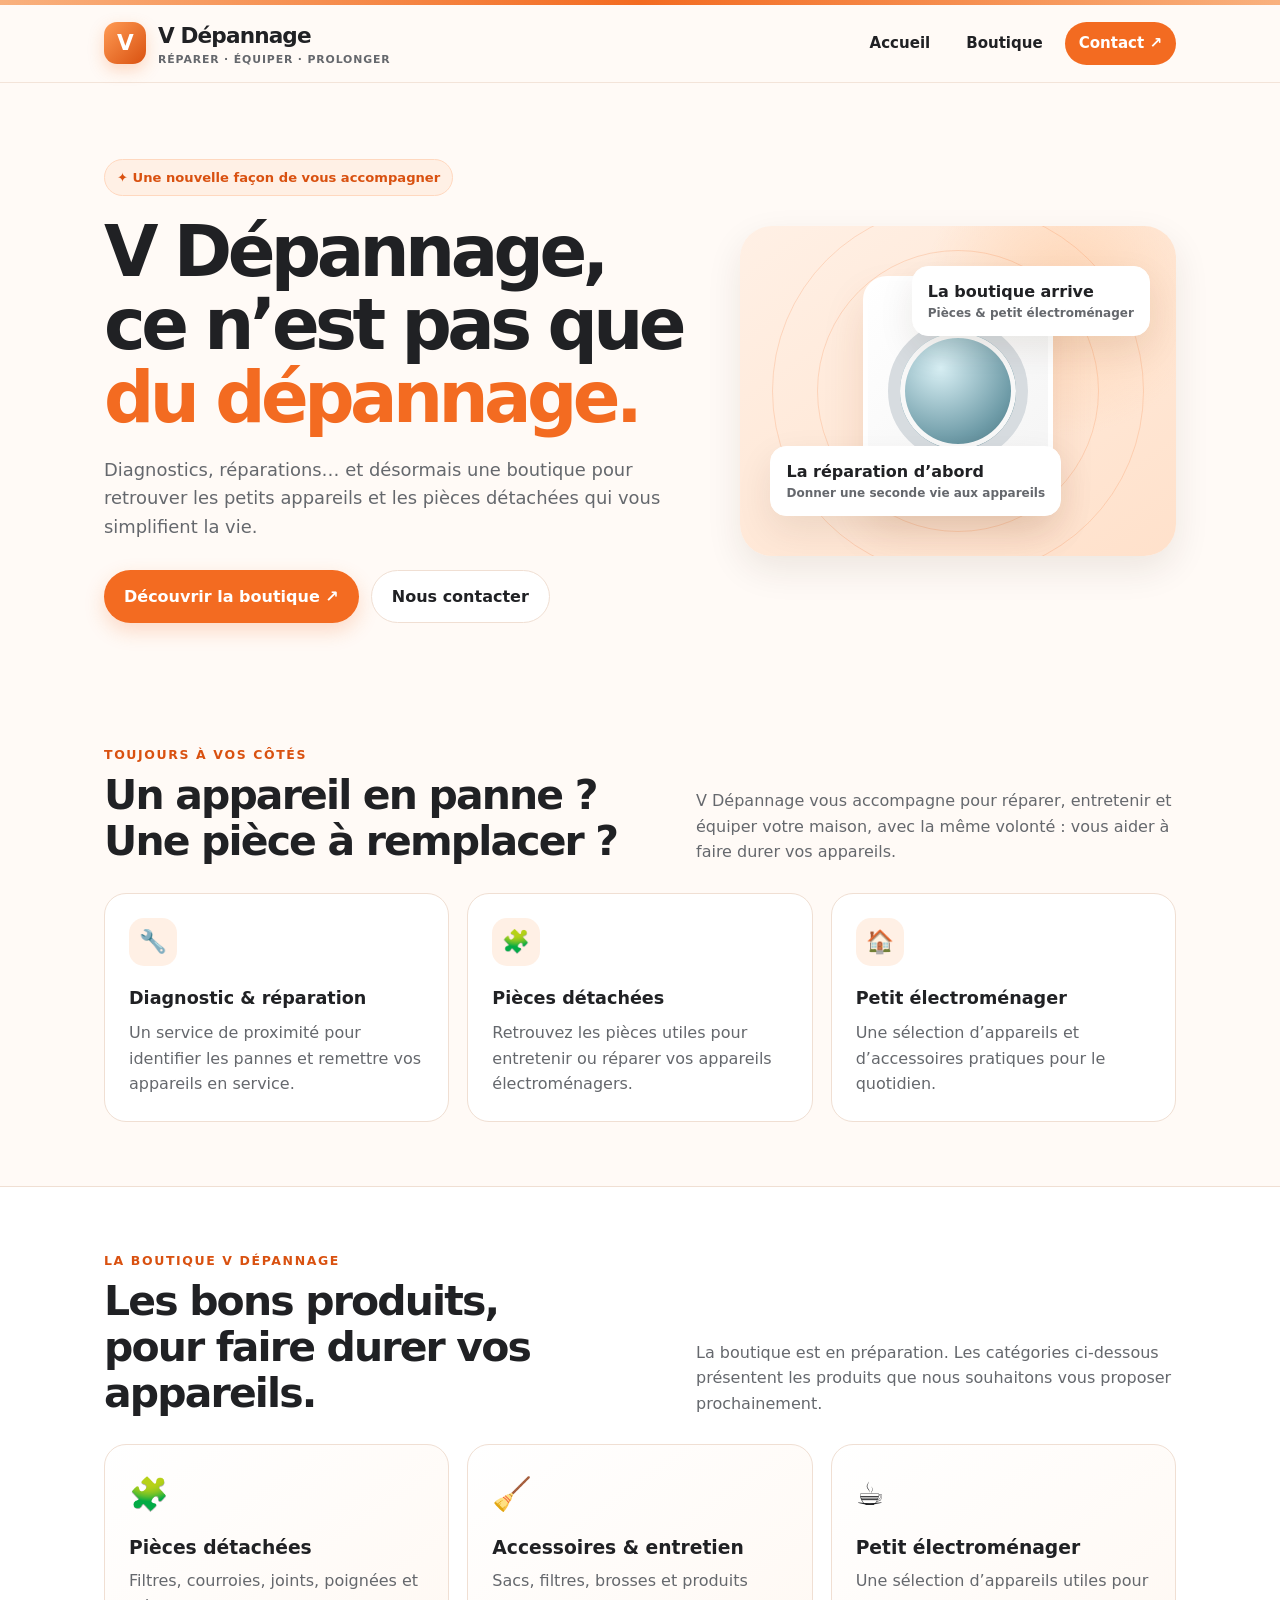
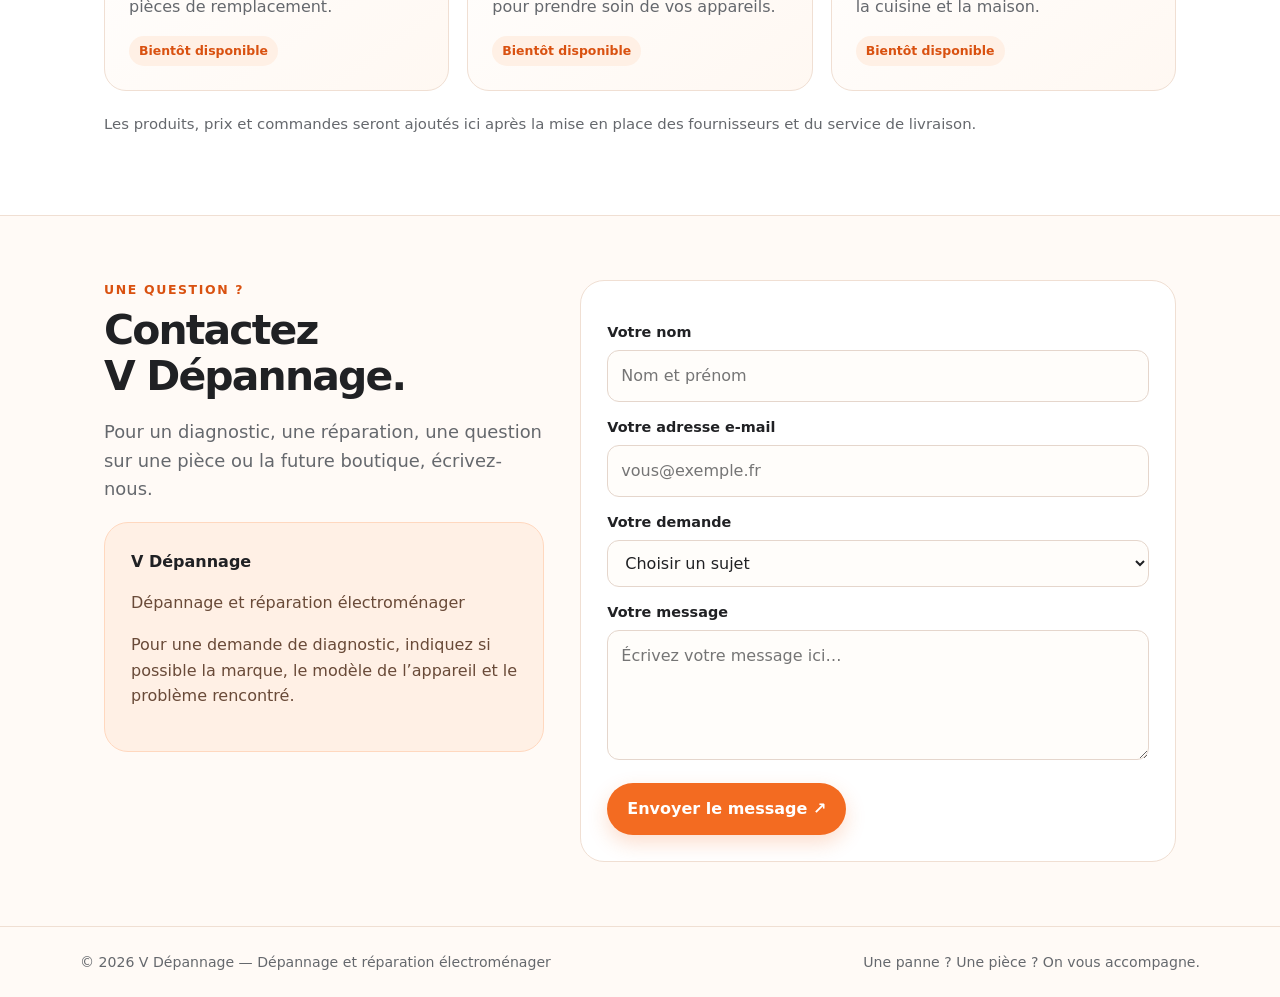
==== index.html @ 18dafd6b "Add files via upload" ====
<!doctype html>
<html lang="fr">
<head>
  <meta charset="utf-8">
  <meta name="viewport" content="width=device-width, initial-scale=1">
  <meta name="theme-color" content="#f36b21">
  <title>V Dépannage — Boutique électroménager</title>
  <meta name="description" content="V Dépannage : diagnostics, réparations et désormais une boutique de petit électroménager et de pièces détachées.">
  <style>
    :root {
      --orange: #f36b21;
      --orange-dark: #d95110;
      --ink: #202124;
      --muted: #65686d;
      --paper: #fffaf6;
      --line: #f0dfd3;
      --white: #fff;
      --shadow: 0 14px 36px rgba(50, 30, 15, .09);
    }
    * { box-sizing: border-box; }
    html { scroll-behavior: smooth; }
    body {
      margin: 0; color: var(--ink); background: var(--paper);
      font: 16px/1.6 system-ui, -apple-system, BlinkMacSystemFont, "Segoe UI", sans-serif;
    }
    a { color: inherit; }
    .topline { height: 5px; background: linear-gradient(90deg, #f9b17e, var(--orange), #f9b17e); }
    header {
      position: sticky; top: 0; z-index: 10; background: rgba(255,250,246,.94);
      backdrop-filter: blur(12px); border-bottom: 1px solid rgba(240,223,211,.8);
    }
    .navwrap { max-width: 1120px; margin: auto; padding: 14px 24px; display: flex; align-items: center; justify-content: space-between; gap: 20px; }
    .brand { display: flex; align-items: center; gap: 12px; text-decoration: none; font-weight: 850; letter-spacing: -.04em; font-size: 1.35rem; }
    .brandmark { display: grid; place-items: center; width: 42px; height: 42px; border-radius: 13px; color: white; background: linear-gradient(135deg, #ff9b54, var(--orange-dark)); box-shadow: 0 6px 16px #f36b2140; font-weight: 900; }
    .brand small { display: block; color: var(--muted); font-size: .68rem; letter-spacing: .08em; text-transform: uppercase; font-weight: 700; margin-top: -3px; }
    nav { display: flex; align-items: center; gap: 8px; }
    nav a { text-decoration: none; padding: 9px 14px; border-radius: 999px; font-weight: 700; font-size: .94rem; }
    nav a:hover, nav a:focus-visible { background: #ffeadc; outline: none; }
    nav .nav-cta { color: white; background: var(--orange); }
    nav .nav-cta:hover { background: var(--orange-dark); }
    .wrap { max-width: 1120px; margin: auto; padding: 0 24px; }
    .hero { padding: 76px 0 58px; overflow: hidden; }
    .hero-grid { display: grid; grid-template-columns: 1.15fr .85fr; align-items: center; gap: 46px; }
    .eyebrow { display: inline-flex; align-items: center; gap: 8px; color: var(--orange-dark); background: #fff0e5; border: 1px solid #ffd8bf; border-radius: 999px; padding: 7px 12px; font-size: .82rem; font-weight: 800; }
    h1 { font-size: clamp(2.55rem, 5.5vw, 4.5rem); line-height: 1.04; letter-spacing: -.065em; margin: 20px 0; max-width: 700px; }
    h1 span { color: var(--orange); }
    .lead { color: var(--muted); font-size: 1.12rem; max-width: 610px; }
    .actions { display: flex; flex-wrap: wrap; gap: 12px; margin-top: 28px; }
    .btn { display: inline-flex; justify-content: center; align-items: center; gap: 8px; text-decoration: none; border: 0; border-radius: 999px; padding: 13px 20px; font: inherit; font-weight: 800; cursor: pointer; }
    .btn-primary { background: var(--orange); color: white; box-shadow: 0 8px 20px #f36b2138; }
    .btn-primary:hover { background: var(--orange-dark); }
    .btn-light { background: white; border: 1px solid var(--line); }
    .hero-art { min-height: 330px; border-radius: 32px; background: radial-gradient(circle at 75% 20%, #ffd6b6 0, transparent 34%), linear-gradient(145deg, #fff0e5, #ffe1cb); position: relative; display: grid; place-items: center; overflow: hidden; box-shadow: var(--shadow); }
    .hero-art:before, .hero-art:after { content: ""; position: absolute; border: 1px solid #f36b2130; border-radius: 50%; width: 280px; height: 280px; }
    .hero-art:after { width: 370px; height: 370px; }
    .appliance { position: relative; z-index: 1; width: 190px; height: 230px; border-radius: 24px; background: linear-gradient(135deg, #fff, #f4f4f4); border: 5px solid #fff; box-shadow: 0 24px 40px #9d4a1c25; display: flex; align-items: center; justify-content: center; }
    .appliance:before { content: ""; width: 116px; height: 116px; border-radius: 50%; border: 12px solid #d7dce0; background: radial-gradient(circle at 35% 30%, #d9f0f5, #6f9ca8 65%, #416c78); box-shadow: inset 0 0 0 5px #f8f8f8; }
    .appliance:after { content: ""; position: absolute; top: 16px; right: 18px; width: 28px; height: 6px; border-radius: 5px; background: var(--orange); }
    .floating-note { position: absolute; z-index: 2; background: white; border: 1px solid #fff; border-radius: 16px; padding: 12px 15px; box-shadow: var(--shadow); font-weight: 800; }
    .floating-note small { display: block; color: var(--muted); font-weight: 600; font-size: .75rem; }
    .note-one { left: 7%; bottom: 12%; } .note-two { right: 6%; top: 12%; }
    section { scroll-margin-top: 90px; }
    .section { padding: 64px 0; }
    .section-head { display: flex; align-items: end; justify-content: space-between; gap: 24px; margin-bottom: 28px; }
    .kicker { color: var(--orange-dark); font-size: .78rem; letter-spacing: .13em; text-transform: uppercase; font-weight: 900; }
    h2 { font-size: clamp(1.8rem, 3.2vw, 2.7rem); line-height: 1.12; letter-spacing: -.045em; margin: 8px 0 0; }
    .section-head p { color: var(--muted); max-width: 480px; margin: 0; }
    .feature-grid { display: grid; grid-template-columns: repeat(3, 1fr); gap: 18px; }
    .feature { background: white; border: 1px solid var(--line); border-radius: 22px; padding: 24px; }
    .feature-icon { display: grid; place-items: center; width: 48px; height: 48px; border-radius: 15px; background: #fff0e5; font-size: 1.4rem; margin-bottom: 18px; }
    .feature h3 { margin: 0 0 8px; font-size: 1.1rem; }
    .feature p { color: var(--muted); margin: 0; }
    .shop { background: #fff; border-top: 1px solid var(--line); border-bottom: 1px solid var(--line); }
    .category-grid { display: grid; grid-template-columns: repeat(3, 1fr); gap: 18px; }
    .category { border: 1px solid var(--line); border-radius: 22px; padding: 24px; background: linear-gradient(145deg, #fff, #fff8f2); }
    .category .emoji { font-size: 2rem; }
    .category h3 { margin: 12px 0 6px; }
    .category p { color: var(--muted); margin: 0 0 16px; }
    .tag { display: inline-block; background: #fff0e5; color: var(--orange-dark); font-weight: 800; font-size: .78rem; border-radius: 999px; padding: 5px 10px; }
    .shop-note { margin-top: 22px; color: var(--muted); font-size: .93rem; }
    .contact-grid { display: grid; grid-template-columns: .85fr 1.15fr; gap: 36px; align-items: start; }
    .contact-card { background: #fff0e5; border: 1px solid #ffd8bf; border-radius: 24px; padding: 26px; }
    .contact-card p { color: #694a38; }
    form { background: white; border: 1px solid var(--line); border-radius: 24px; padding: 26px; }
    label { display: block; font-weight: 750; font-size: .9rem; margin: 14px 0 6px; }
    input, textarea, select { width: 100%; border: 1px solid #e5d6cc; border-radius: 12px; padding: 12px 13px; font: inherit; background: #fffdfa; color: var(--ink); }
    input:focus, textarea:focus, select:focus { outline: 2px solid #f36b2140; border-color: var(--orange); }
    textarea { min-height: 130px; resize: vertical; }
    footer { border-top: 1px solid var(--line); padding: 24px; color: var(--muted); font-size: .88rem; }
    .footer-inner { max-width: 1120px; margin: auto; display: flex; justify-content: space-between; gap: 16px; flex-wrap: wrap; }
    @media (max-width: 760px) {
      .navwrap { padding: 12px 16px; flex-wrap: wrap; }
      nav { width: 100%; justify-content: space-between; gap: 3px; }
      nav a { padding: 8px 10px; font-size: .88rem; }
      .wrap { padding: 0 17px; }
      .hero { padding: 48px 0 38px; }
      .hero-grid, .contact-grid { grid-template-columns: 1fr; gap: 28px; }
      .hero-art { min-height: 285px; }
      .section { padding: 48px 0; }
      .section-head { display: block; }
      .section-head p { margin-top: 12px; }
      .feature-grid, .category-grid { grid-template-columns: 1fr; }
      .note-one { left: 4%; } .note-two { right: 4%; }
    }
  </style>
</head>
<body>
  <div class="topline"></div>
  <header>
    <div class="navwrap">
      <a class="brand" href="#accueil" aria-label="V Dépannage, accueil">
        <span class="brandmark">V</span>
        <span>V Dépannage<small>Réparer · équiper · prolonger</small></span>
      </a>
      <nav aria-label="Navigation principale">
        <a href="#accueil">Accueil</a>
        <a href="#boutique">Boutique</a>
        <a class="nav-cta" href="#contact">Contact ↗</a>
      </nav>
    </div>
  </header>

  <main>
    <section class="hero" id="accueil">
      <div class="wrap hero-grid">
        <div>
          <span class="eyebrow">✦ Une nouvelle façon de vous accompagner</span>
          <h1>V Dépannage,<br>ce n’est pas que<br><span>du dépannage.</span></h1>
          <p class="lead">Diagnostics, réparations… et désormais une boutique pour retrouver les petits appareils et les pièces détachées qui vous simplifient la vie.</p>
          <div class="actions">
            <a class="btn btn-primary" href="#boutique">Découvrir la boutique ↗</a>
            <a class="btn btn-light" href="#contact">Nous contacter</a>
          </div>
        </div>
        <div class="hero-art" aria-label="Illustration stylisée d'un appareil électroménager">
          <div class="appliance"></div>
          <div class="floating-note note-one">La réparation d’abord<small>Donner une seconde vie aux appareils</small></div>
          <div class="floating-note note-two">La boutique arrive<small>Pièces & petit électroménager</small></div>
        </div>
      </div>
    </section>

    <section class="section" aria-labelledby="promesse">
      <div class="wrap">
        <div class="section-head">
          <div><div class="kicker">Toujours à vos côtés</div><h2 id="promesse">Un appareil en panne ?<br>Une pièce à remplacer ?</h2></div>
          <p>V Dépannage vous accompagne pour réparer, entretenir et équiper votre maison, avec la même volonté : vous aider à faire durer vos appareils.</p>
        </div>
        <div class="feature-grid">
          <article class="feature"><div class="feature-icon">🔧</div><h3>Diagnostic & réparation</h3><p>Un service de proximité pour identifier les pannes et remettre vos appareils en service.</p></article>
          <article class="feature"><div class="feature-icon">🧩</div><h3>Pièces détachées</h3><p>Retrouvez les pièces utiles pour entretenir ou réparer vos appareils électroménagers.</p></article>
          <article class="feature"><div class="feature-icon">🏠</div><h3>Petit électroménager</h3><p>Une sélection d’appareils et d’accessoires pratiques pour le quotidien.</p></article>
        </div>
      </div>
    </section>

    <section class="section shop" id="boutique">
      <div class="wrap">
        <div class="section-head">
          <div><div class="kicker">La boutique V Dépannage</div><h2>Les bons produits,<br>pour faire durer vos appareils.</h2></div>
          <p>La boutique est en préparation. Les catégories ci-dessous présentent les produits que nous souhaitons vous proposer prochainement.</p>
        </div>
        <div class="category-grid">
          <article class="category"><div class="emoji">🧩</div><h3>Pièces détachées</h3><p>Filtres, courroies, joints, poignées et pièces de remplacement.</p><span class="tag">Bientôt disponible</span></article>
          <article class="category"><div class="emoji">🧹</div><h3>Accessoires & entretien</h3><p>Sacs, filtres, brosses et produits pour prendre soin de vos appareils.</p><span class="tag">Bientôt disponible</span></article>
          <article class="category"><div class="emoji">☕</div><h3>Petit électroménager</h3><p>Une sélection d’appareils utiles pour la cuisine et la maison.</p><span class="tag">Bientôt disponible</span></article>
        </div>
        <p class="shop-note">Les produits, prix et commandes seront ajoutés ici après la mise en place des fournisseurs et du service de livraison.</p>
      </div>
    </section>

    <section class="section" id="contact">
      <div class="wrap contact-grid">
        <div>
          <div class="kicker">Une question ?</div>
          <h2>Contactez<br>V Dépannage.</h2>
          <p class="lead">Pour un diagnostic, une réparation, une question sur une pièce ou la future boutique, écrivez-nous.</p>
          <div class="contact-card">
            <strong>V Dépannage</strong>
            <p>Dépannage et réparation électroménager</p>
            <p>Pour une demande de diagnostic, indiquez si possible la marque, le modèle de l’appareil et le problème rencontré.</p>
          </div>
        </div>
        <!-- Remplacez VOTRE-EMAIL par l'adresse utilisée pour FormSubmit avant publication. -->
        <form action="https://formsubmit.co/VOTRE-EMAIL" method="POST">
          <input type="hidden" name="_subject" value="Nouveau message — Boutique V Dépannage">
          <input type="hidden" name="_captcha" value="true">
          <input type="hidden" name="_template" value="table">
          <label for="nom">Votre nom</label>
          <input id="nom" name="name" autocomplete="name" required placeholder="Nom et prénom">
          <label for="email">Votre adresse e-mail</label>
          <input id="email" name="email" type="email" autocomplete="email" required placeholder="vous@exemple.fr">
          <label for="sujet">Votre demande</label>
          <select id="sujet" name="subject" required>
            <option value="" selected disabled>Choisir un sujet</option>
            <option>Diagnostic ou réparation</option>
            <option>Question sur une pièce détachée</option>
            <option>Question sur la boutique</option>
            <option>Autre demande</option>
          </select>
          <label for="message">Votre message</label>
          <textarea id="message" name="message" required placeholder="Écrivez votre message ici…"></textarea>
          <button class="btn btn-primary" type="submit" style="margin-top:16px">Envoyer le message ↗</button>
        </form>
      </div>
    </section>
  </main>

  <footer>
    <div class="footer-inner">
      <span>© <span id="year">2026</span> V Dépannage — Dépannage et réparation électroménager</span>
      <span>Une panne ? Une pièce ? On vous accompagne.</span>
    </div>
  </footer>
</body>
</html>
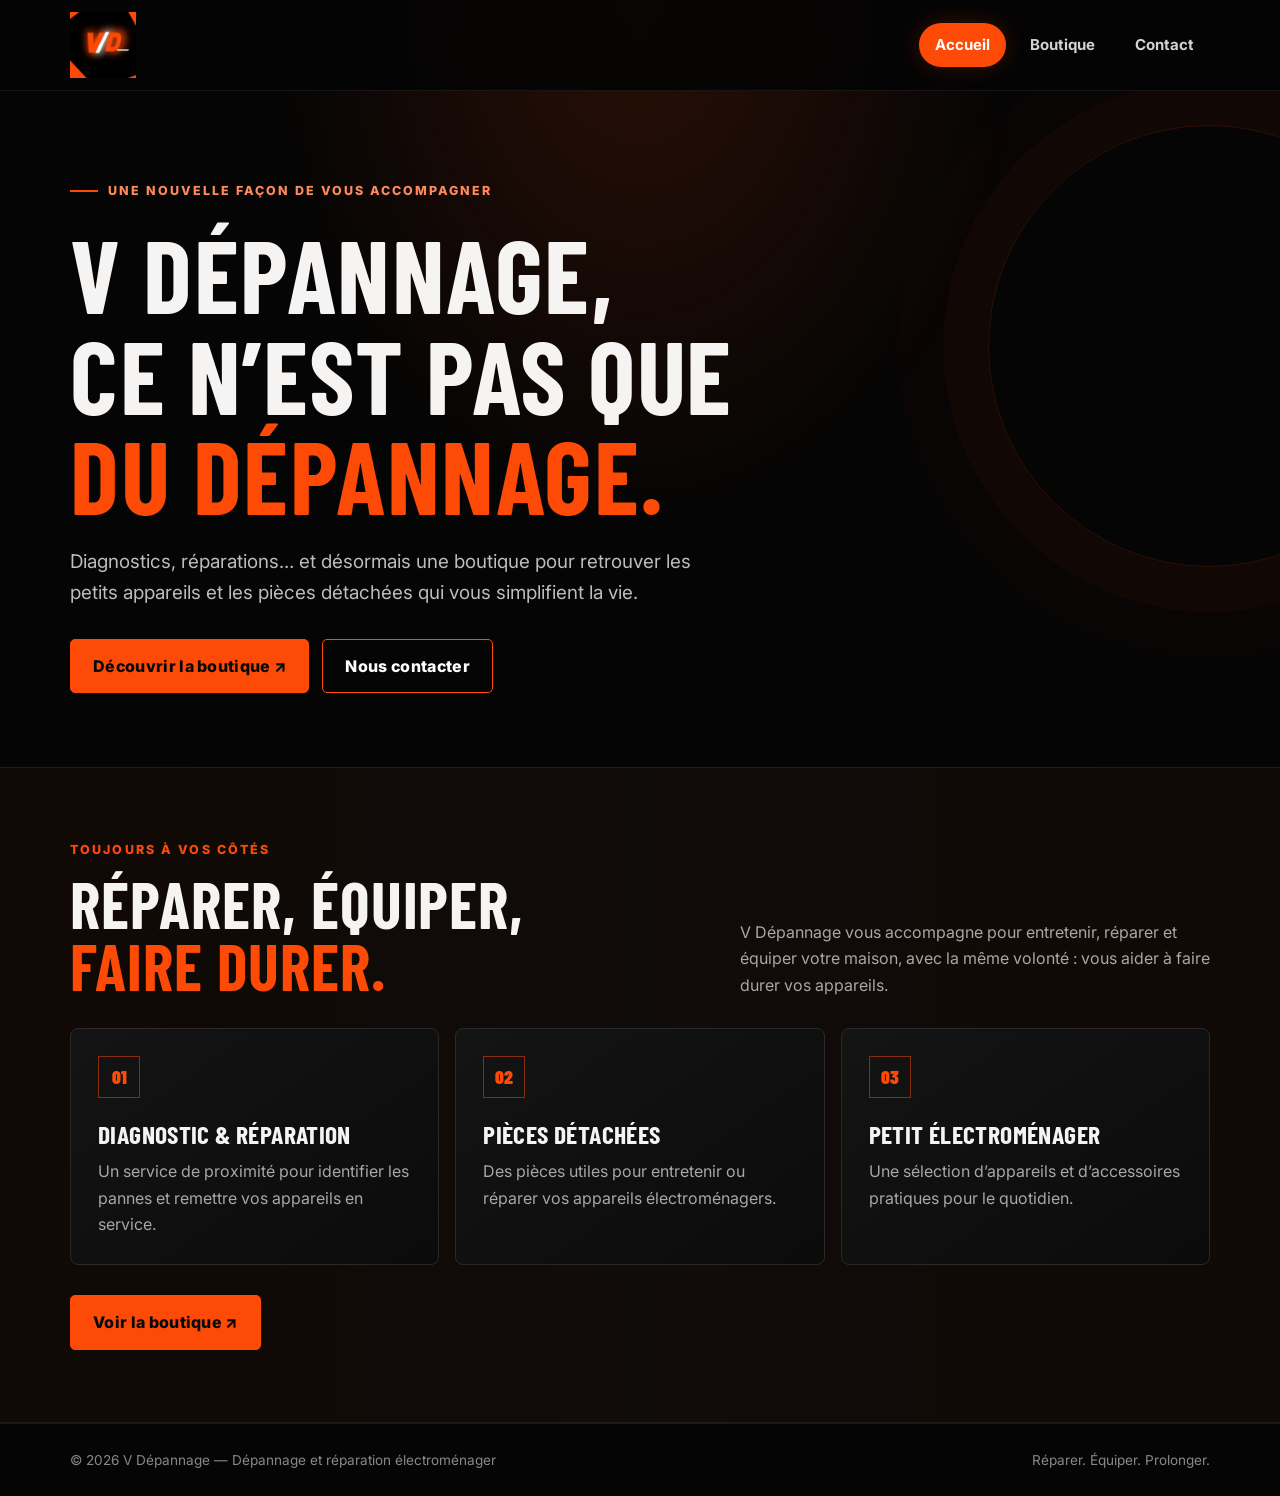
==== commit 0eaf43f5: "Add files via upload" ====
--- a/index.html
+++ b/index.html
@@ -1,216 +1,6 @@
 <!doctype html>
-<html lang="fr">
-<head>
-  <meta charset="utf-8">
-  <meta name="viewport" content="width=device-width, initial-scale=1">
-  <meta name="theme-color" content="#f36b21">
-  <title>V Dépannage — Boutique électroménager</title>
-  <meta name="description" content="V Dépannage : diagnostics, réparations et désormais une boutique de petit électroménager et de pièces détachées.">
-  <style>
-    :root {
-      --orange: #f36b21;
-      --orange-dark: #d95110;
-      --ink: #202124;
-      --muted: #65686d;
-      --paper: #fffaf6;
-      --line: #f0dfd3;
-      --white: #fff;
-      --shadow: 0 14px 36px rgba(50, 30, 15, .09);
-    }
-    * { box-sizing: border-box; }
-    html { scroll-behavior: smooth; }
-    body {
-      margin: 0; color: var(--ink); background: var(--paper);
-      font: 16px/1.6 system-ui, -apple-system, BlinkMacSystemFont, "Segoe UI", sans-serif;
-    }
-    a { color: inherit; }
-    .topline { height: 5px; background: linear-gradient(90deg, #f9b17e, var(--orange), #f9b17e); }
-    header {
-      position: sticky; top: 0; z-index: 10; background: rgba(255,250,246,.94);
-      backdrop-filter: blur(12px); border-bottom: 1px solid rgba(240,223,211,.8);
-    }
-    .navwrap { max-width: 1120px; margin: auto; padding: 14px 24px; display: flex; align-items: center; justify-content: space-between; gap: 20px; }
-    .brand { display: flex; align-items: center; gap: 12px; text-decoration: none; font-weight: 850; letter-spacing: -.04em; font-size: 1.35rem; }
-    .brandmark { display: grid; place-items: center; width: 42px; height: 42px; border-radius: 13px; color: white; background: linear-gradient(135deg, #ff9b54, var(--orange-dark)); box-shadow: 0 6px 16px #f36b2140; font-weight: 900; }
-    .brand small { display: block; color: var(--muted); font-size: .68rem; letter-spacing: .08em; text-transform: uppercase; font-weight: 700; margin-top: -3px; }
-    nav { display: flex; align-items: center; gap: 8px; }
-    nav a { text-decoration: none; padding: 9px 14px; border-radius: 999px; font-weight: 700; font-size: .94rem; }
-    nav a:hover, nav a:focus-visible { background: #ffeadc; outline: none; }
-    nav .nav-cta { color: white; background: var(--orange); }
-    nav .nav-cta:hover { background: var(--orange-dark); }
-    .wrap { max-width: 1120px; margin: auto; padding: 0 24px; }
-    .hero { padding: 76px 0 58px; overflow: hidden; }
-    .hero-grid { display: grid; grid-template-columns: 1.15fr .85fr; align-items: center; gap: 46px; }
-    .eyebrow { display: inline-flex; align-items: center; gap: 8px; color: var(--orange-dark); background: #fff0e5; border: 1px solid #ffd8bf; border-radius: 999px; padding: 7px 12px; font-size: .82rem; font-weight: 800; }
-    h1 { font-size: clamp(2.55rem, 5.5vw, 4.5rem); line-height: 1.04; letter-spacing: -.065em; margin: 20px 0; max-width: 700px; }
-    h1 span { color: var(--orange); }
-    .lead { color: var(--muted); font-size: 1.12rem; max-width: 610px; }
-    .actions { display: flex; flex-wrap: wrap; gap: 12px; margin-top: 28px; }
-    .btn { display: inline-flex; justify-content: center; align-items: center; gap: 8px; text-decoration: none; border: 0; border-radius: 999px; padding: 13px 20px; font: inherit; font-weight: 800; cursor: pointer; }
-    .btn-primary { background: var(--orange); color: white; box-shadow: 0 8px 20px #f36b2138; }
-    .btn-primary:hover { background: var(--orange-dark); }
-    .btn-light { background: white; border: 1px solid var(--line); }
-    .hero-art { min-height: 330px; border-radius: 32px; background: radial-gradient(circle at 75% 20%, #ffd6b6 0, transparent 34%), linear-gradient(145deg, #fff0e5, #ffe1cb); position: relative; display: grid; place-items: center; overflow: hidden; box-shadow: var(--shadow); }
-    .hero-art:before, .hero-art:after { content: ""; position: absolute; border: 1px solid #f36b2130; border-radius: 50%; width: 280px; height: 280px; }
-    .hero-art:after { width: 370px; height: 370px; }
-    .appliance { position: relative; z-index: 1; width: 190px; height: 230px; border-radius: 24px; background: linear-gradient(135deg, #fff, #f4f4f4); border: 5px solid #fff; box-shadow: 0 24px 40px #9d4a1c25; display: flex; align-items: center; justify-content: center; }
-    .appliance:before { content: ""; width: 116px; height: 116px; border-radius: 50%; border: 12px solid #d7dce0; background: radial-gradient(circle at 35% 30%, #d9f0f5, #6f9ca8 65%, #416c78); box-shadow: inset 0 0 0 5px #f8f8f8; }
-    .appliance:after { content: ""; position: absolute; top: 16px; right: 18px; width: 28px; height: 6px; border-radius: 5px; background: var(--orange); }
-    .floating-note { position: absolute; z-index: 2; background: white; border: 1px solid #fff; border-radius: 16px; padding: 12px 15px; box-shadow: var(--shadow); font-weight: 800; }
-    .floating-note small { display: block; color: var(--muted); font-weight: 600; font-size: .75rem; }
-    .note-one { left: 7%; bottom: 12%; } .note-two { right: 6%; top: 12%; }
-    section { scroll-margin-top: 90px; }
-    .section { padding: 64px 0; }
-    .section-head { display: flex; align-items: end; justify-content: space-between; gap: 24px; margin-bottom: 28px; }
-    .kicker { color: var(--orange-dark); font-size: .78rem; letter-spacing: .13em; text-transform: uppercase; font-weight: 900; }
-    h2 { font-size: clamp(1.8rem, 3.2vw, 2.7rem); line-height: 1.12; letter-spacing: -.045em; margin: 8px 0 0; }
-    .section-head p { color: var(--muted); max-width: 480px; margin: 0; }
-    .feature-grid { display: grid; grid-template-columns: repeat(3, 1fr); gap: 18px; }
-    .feature { background: white; border: 1px solid var(--line); border-radius: 22px; padding: 24px; }
-    .feature-icon { display: grid; place-items: center; width: 48px; height: 48px; border-radius: 15px; background: #fff0e5; font-size: 1.4rem; margin-bottom: 18px; }
-    .feature h3 { margin: 0 0 8px; font-size: 1.1rem; }
-    .feature p { color: var(--muted); margin: 0; }
-    .shop { background: #fff; border-top: 1px solid var(--line); border-bottom: 1px solid var(--line); }
-    .category-grid { display: grid; grid-template-columns: repeat(3, 1fr); gap: 18px; }
-    .category { border: 1px solid var(--line); border-radius: 22px; padding: 24px; background: linear-gradient(145deg, #fff, #fff8f2); }
-    .category .emoji { font-size: 2rem; }
-    .category h3 { margin: 12px 0 6px; }
-    .category p { color: var(--muted); margin: 0 0 16px; }
-    .tag { display: inline-block; background: #fff0e5; color: var(--orange-dark); font-weight: 800; font-size: .78rem; border-radius: 999px; padding: 5px 10px; }
-    .shop-note { margin-top: 22px; color: var(--muted); font-size: .93rem; }
-    .contact-grid { display: grid; grid-template-columns: .85fr 1.15fr; gap: 36px; align-items: start; }
-    .contact-card { background: #fff0e5; border: 1px solid #ffd8bf; border-radius: 24px; padding: 26px; }
-    .contact-card p { color: #694a38; }
-    form { background: white; border: 1px solid var(--line); border-radius: 24px; padding: 26px; }
-    label { display: block; font-weight: 750; font-size: .9rem; margin: 14px 0 6px; }
-    input, textarea, select { width: 100%; border: 1px solid #e5d6cc; border-radius: 12px; padding: 12px 13px; font: inherit; background: #fffdfa; color: var(--ink); }
-    input:focus, textarea:focus, select:focus { outline: 2px solid #f36b2140; border-color: var(--orange); }
-    textarea { min-height: 130px; resize: vertical; }
-    footer { border-top: 1px solid var(--line); padding: 24px; color: var(--muted); font-size: .88rem; }
-    .footer-inner { max-width: 1120px; margin: auto; display: flex; justify-content: space-between; gap: 16px; flex-wrap: wrap; }
-    @media (max-width: 760px) {
-      .navwrap { padding: 12px 16px; flex-wrap: wrap; }
-      nav { width: 100%; justify-content: space-between; gap: 3px; }
-      nav a { padding: 8px 10px; font-size: .88rem; }
-      .wrap { padding: 0 17px; }
-      .hero { padding: 48px 0 38px; }
-      .hero-grid, .contact-grid { grid-template-columns: 1fr; gap: 28px; }
-      .hero-art { min-height: 285px; }
-      .section { padding: 48px 0; }
-      .section-head { display: block; }
-      .section-head p { margin-top: 12px; }
-      .feature-grid, .category-grid { grid-template-columns: 1fr; }
-      .note-one { left: 4%; } .note-two { right: 4%; }
-    }
-  </style>
-</head>
-<body>
-  <div class="topline"></div>
-  <header>
-    <div class="navwrap">
-      <a class="brand" href="#accueil" aria-label="V Dépannage, accueil">
-        <span class="brandmark">V</span>
-        <span>V Dépannage<small>Réparer · équiper · prolonger</small></span>
-      </a>
-      <nav aria-label="Navigation principale">
-        <a href="#accueil">Accueil</a>
-        <a href="#boutique">Boutique</a>
-        <a class="nav-cta" href="#contact">Contact ↗</a>
-      </nav>
-    </div>
-  </header>
-
-  <main>
-    <section class="hero" id="accueil">
-      <div class="wrap hero-grid">
-        <div>
-          <span class="eyebrow">✦ Une nouvelle façon de vous accompagner</span>
-          <h1>V Dépannage,<br>ce n’est pas que<br><span>du dépannage.</span></h1>
-          <p class="lead">Diagnostics, réparations… et désormais une boutique pour retrouver les petits appareils et les pièces détachées qui vous simplifient la vie.</p>
-          <div class="actions">
-            <a class="btn btn-primary" href="#boutique">Découvrir la boutique ↗</a>
-            <a class="btn btn-light" href="#contact">Nous contacter</a>
-          </div>
-        </div>
-        <div class="hero-art" aria-label="Illustration stylisée d'un appareil électroménager">
-          <div class="appliance"></div>
-          <div class="floating-note note-one">La réparation d’abord<small>Donner une seconde vie aux appareils</small></div>
-          <div class="floating-note note-two">La boutique arrive<small>Pièces & petit électroménager</small></div>
-        </div>
-      </div>
-    </section>
-
-    <section class="section" aria-labelledby="promesse">
-      <div class="wrap">
-        <div class="section-head">
-          <div><div class="kicker">Toujours à vos côtés</div><h2 id="promesse">Un appareil en panne ?<br>Une pièce à remplacer ?</h2></div>
-          <p>V Dépannage vous accompagne pour réparer, entretenir et équiper votre maison, avec la même volonté : vous aider à faire durer vos appareils.</p>
-        </div>
-        <div class="feature-grid">
-          <article class="feature"><div class="feature-icon">🔧</div><h3>Diagnostic & réparation</h3><p>Un service de proximité pour identifier les pannes et remettre vos appareils en service.</p></article>
-          <article class="feature"><div class="feature-icon">🧩</div><h3>Pièces détachées</h3><p>Retrouvez les pièces utiles pour entretenir ou réparer vos appareils électroménagers.</p></article>
-          <article class="feature"><div class="feature-icon">🏠</div><h3>Petit électroménager</h3><p>Une sélection d’appareils et d’accessoires pratiques pour le quotidien.</p></article>
-        </div>
-      </div>
-    </section>
-
-    <section class="section shop" id="boutique">
-      <div class="wrap">
-        <div class="section-head">
-          <div><div class="kicker">La boutique V Dépannage</div><h2>Les bons produits,<br>pour faire durer vos appareils.</h2></div>
-          <p>La boutique est en préparation. Les catégories ci-dessous présentent les produits que nous souhaitons vous proposer prochainement.</p>
-        </div>
-        <div class="category-grid">
-          <article class="category"><div class="emoji">🧩</div><h3>Pièces détachées</h3><p>Filtres, courroies, joints, poignées et pièces de remplacement.</p><span class="tag">Bientôt disponible</span></article>
-          <article class="category"><div class="emoji">🧹</div><h3>Accessoires & entretien</h3><p>Sacs, filtres, brosses et produits pour prendre soin de vos appareils.</p><span class="tag">Bientôt disponible</span></article>
-          <article class="category"><div class="emoji">☕</div><h3>Petit électroménager</h3><p>Une sélection d’appareils utiles pour la cuisine et la maison.</p><span class="tag">Bientôt disponible</span></article>
-        </div>
-        <p class="shop-note">Les produits, prix et commandes seront ajoutés ici après la mise en place des fournisseurs et du service de livraison.</p>
-      </div>
-    </section>
-
-    <section class="section" id="contact">
-      <div class="wrap contact-grid">
-        <div>
-          <div class="kicker">Une question ?</div>
-          <h2>Contactez<br>V Dépannage.</h2>
-          <p class="lead">Pour un diagnostic, une réparation, une question sur une pièce ou la future boutique, écrivez-nous.</p>
-          <div class="contact-card">
-            <strong>V Dépannage</strong>
-            <p>Dépannage et réparation électroménager</p>
-            <p>Pour une demande de diagnostic, indiquez si possible la marque, le modèle de l’appareil et le problème rencontré.</p>
-          </div>
-        </div>
-        <!-- Remplacez VOTRE-EMAIL par l'adresse utilisée pour FormSubmit avant publication. -->
-        <form action="https://formsubmit.co/VOTRE-EMAIL" method="POST">
-          <input type="hidden" name="_subject" value="Nouveau message — Boutique V Dépannage">
-          <input type="hidden" name="_captcha" value="true">
-          <input type="hidden" name="_template" value="table">
-          <label for="nom">Votre nom</label>
-          <input id="nom" name="name" autocomplete="name" required placeholder="Nom et prénom">
-          <label for="email">Votre adresse e-mail</label>
-          <input id="email" name="email" type="email" autocomplete="email" required placeholder="vous@exemple.fr">
-          <label for="sujet">Votre demande</label>
-          <select id="sujet" name="subject" required>
-            <option value="" selected disabled>Choisir un sujet</option>
-            <option>Diagnostic ou réparation</option>
-            <option>Question sur une pièce détachée</option>
-            <option>Question sur la boutique</option>
-            <option>Autre demande</option>
-          </select>
-          <label for="message">Votre message</label>
-          <textarea id="message" name="message" required placeholder="Écrivez votre message ici…"></textarea>
-          <button class="btn btn-primary" type="submit" style="margin-top:16px">Envoyer le message ↗</button>
-        </form>
-      </div>
-    </section>
-  </main>
-
-  <footer>
-    <div class="footer-inner">
-      <span>© <span id="year">2026</span> V Dépannage — Dépannage et réparation électroménager</span>
-      <span>Une panne ? Une pièce ? On vous accompagne.</span>
-    </div>
-  </footer>
-</body>
-</html>
+<html lang="fr"><head><meta charset="utf-8"><meta name="viewport" content="width=device-width, initial-scale=1">
+<title>Accueil | V Dépannage</title><meta name="description" content="V Dépannage : diagnostics, réparations et boutique de petit électroménager et pièces détachées."><link rel="stylesheet" href="styles.css"></head>
+<body><header><div class="shell header-inner"><a class="brand" href="index.html" aria-label="V Dépannage, accueil"><img src="images/logo-v-depannage.jpg" alt="Logo V Dépannage"></a><nav aria-label="Navigation principale"><a class="active" href="index.html">Accueil</a><a class="" href="boutique.html">Boutique</a><a class="" href="contact.html">Contact</a></nav></div></header>
+<main><section class="hero"><div class="shell reveal"><div class="eyebrow">Une nouvelle façon de vous accompagner</div><h1>V Dépannage,<br>ce n’est pas que<br><span>du dépannage.</span></h1><p class="lead">Diagnostics, réparations… et désormais une boutique pour retrouver les petits appareils et les pièces détachées qui vous simplifient la vie.</p><div class="actions"><a class="btn primary" href="boutique.html">Découvrir la boutique ↗</a><a class="btn secondary" href="contact.html">Nous contacter</a></div></div></section>
+<section class="section band"><div class="shell"><div class="section-head"><div><div class="kicker">Toujours à vos côtés</div><h2>Réparer, équiper,<br><span class="accent">faire durer.</span></h2></div><p>V Dépannage vous accompagne pour entretenir, réparer et équiper votre maison, avec la même volonté : vous aider à faire durer vos appareils.</p></div><div class="cards"><article class="card reveal"><div class="card-mark">01</div><h3>Diagnostic & réparation</h3><p>Un service de proximité pour identifier les pannes et remettre vos appareils en service.</p></article><article class="card reveal delay"><div class="card-mark">02</div><h3>Pièces détachées</h3><p>Des pièces utiles pour entretenir ou réparer vos appareils électroménagers.</p></article><article class="card reveal delay2"><div class="card-mark">03</div><h3>Petit électroménager</h3><p>Une sélection d’appareils et d’accessoires pratiques pour le quotidien.</p></article></div><div class="actions"><a class="btn primary" href="boutique.html">Voir la boutique ↗</a></div></div></section></main><footer><div class="shell footer-inner"><span>© 2026 V Dépannage — Dépannage et réparation électroménager</span><span>Réparer. Équiper. Prolonger.</span></div></footer></body></html>
--- a/styles.css
+++ b/styles.css
@@ -0,0 +1,46 @@
+@import url('https://fonts.googleapis.com/css2?family=Barlow+Condensed:wght@600;700;800;900&family=Inter:wght@400;500;600;700;800&display=swap');
+:root{--orange:#fd4a07;--orange2:#ff6a20;--black:#050505;--panel:#101010;--line:#292929;--text:#f6f4f2;--muted:#aaa6a3}
+*{box-sizing:border-box}html{scroll-behavior:smooth}body{margin:0;background:var(--black);color:var(--text);font:16px/1.65 Inter,Arial,sans-serif}
+body:before{content:"";position:fixed;inset:0;pointer-events:none;z-index:-1;background:radial-gradient(ellipse at 50% 0%,#2b1007 0,transparent 42%)}
+a{color:inherit;text-decoration:none}.shell{width:min(1140px,calc(100% - 40px));margin:auto}
+header{position:sticky;top:0;z-index:20;background:rgba(5,5,5,.9);backdrop-filter:blur(14px);border-bottom:1px solid #ffffff12}
+.header-inner{display:flex;align-items:center;justify-content:space-between;gap:24px;padding:12px 0}
+.brand{display:block;width:190px;flex-shrink:0}.brand img{display:block;width:100%;height:66px;object-fit:contain;object-position:left center}
+nav{display:flex;align-items:center;gap:8px}nav a{padding:10px 16px;border-radius:999px;color:#d6d1ce;font-size:.94rem;font-weight:700;transition:color .2s,background .2s,transform .2s}
+nav a:hover{color:#fff;background:#ffffff0c;transform:translateY(-2px)}nav a.active{color:#fff;background:var(--orange);box-shadow:0 0 22px #fd4a0733}
+.hero{padding:82px 0 74px;min-height:550px;display:grid;align-items:center;position:relative;overflow:hidden}
+.hero:after{content:"";position:absolute;width:440px;height:440px;border:1px solid #fd4a072b;border-radius:50%;right:-150px;top:5%;box-shadow:0 0 0 45px #fd4a0708,0 0 0 90px #fd4a0705;animation:orbit 18s linear infinite}
+.eyebrow{display:inline-flex;align-items:center;gap:10px;color:#ff8a5d;font-size:.78rem;font-weight:800;letter-spacing:.16em;text-transform:uppercase}
+.eyebrow:before{content:"";width:28px;height:2px;background:var(--orange)}
+h1,h2,h3{font-family:"Barlow Condensed",Impact,sans-serif;text-transform:uppercase;line-height:.98;letter-spacing:.015em}
+h1{font-size:clamp(3.4rem,8vw,6.8rem);max-width:820px;margin:22px 0}
+h1 span,.accent{color:var(--orange)}
+.lead{max-width:660px;color:#c1bcba;font-size:clamp(1rem,1.8vw,1.18rem)}
+.actions{display:flex;gap:13px;flex-wrap:wrap;margin-top:30px}
+.btn{display:inline-flex;align-items:center;justify-content:center;padding:13px 22px;border-radius:5px;font-weight:800;letter-spacing:.02em;border:1px solid var(--orange);transition:transform .2s,box-shadow .2s,background .2s}
+.btn.primary{background:var(--orange);color:#080808}.btn.secondary{background:transparent;color:#fff}.btn:hover{transform:translateY(-3px);box-shadow:0 8px 26px #fd4a0738}.btn.secondary:hover{background:#fd4a0717}
+.section{padding:72px 0}.section-head{display:flex;align-items:end;justify-content:space-between;gap:28px;margin-bottom:30px}
+.kicker{color:var(--orange);font-size:.78rem;font-weight:800;letter-spacing:.17em;text-transform:uppercase}
+h2{font-size:clamp(2.3rem,5vw,4rem);margin:12px 0 0}h3{font-size:1.6rem;margin:0 0 12px}
+.section-head p{max-width:470px;color:var(--muted);margin:0}
+.cards{display:grid;grid-template-columns:repeat(3,1fr);gap:16px}
+.card{background:linear-gradient(145deg,#141414,#0b0b0b);border:1px solid var(--line);padding:27px;border-radius:8px;transition:transform .25s,border-color .25s}
+.card:hover{transform:translateY(-5px);border-color:#fd4a0780}
+.card-mark{height:42px;width:42px;border:1px solid #fd4a0780;color:var(--orange);display:grid;place-items:center;font-family:"Barlow Condensed",sans-serif;font-weight:900;font-size:1.2rem;margin-bottom:23px}
+.card p{margin:0;color:var(--muted)}
+.band{border-top:1px solid #ffffff12;border-bottom:1px solid #ffffff12;background:linear-gradient(90deg,#100905,#100c0a 50%,#100905)}
+.page-intro{padding:68px 0 36px}.page-intro h1{font-size:clamp(3rem,7vw,5.6rem);margin:18px 0}.page-intro p{max-width:680px;color:var(--muted);font-size:1.08rem}
+.product-card{min-height:235px;display:flex;flex-direction:column;align-items:flex-start}.product-card .card-mark{font-size:1rem}.pill{margin-top:auto;display:inline-block;color:#ff9a72;border:1px solid #fd4a0750;padding:5px 10px;font-size:.75rem;font-weight:800;text-transform:uppercase;letter-spacing:.08em}
+.notice{border-left:3px solid var(--orange);background:#12100f;padding:16px 20px;color:#c7c0bc;margin-top:24px}
+.contact-grid{display:grid;grid-template-columns:.8fr 1.2fr;gap:30px;align-items:start}
+.contact-panel{background:#120c09;border:1px solid #4a2113;padding:26px;border-radius:8px}.contact-panel p{color:var(--muted)}
+form{background:#101010;border:1px solid var(--line);padding:28px;border-radius:8px}
+label{display:block;font-size:.86rem;font-weight:700;margin:15px 0 7px}
+input,textarea,select{width:100%;background:#080808;color:#f5f2ef;border:1px solid #36302c;border-radius:4px;padding:13px;font:inherit}
+input:focus,textarea:focus,select:focus{outline:1px solid var(--orange);border-color:var(--orange)}textarea{min-height:145px;resize:vertical}
+footer{border-top:1px solid #ffffff14;padding:25px 0;color:#888;font-size:.85rem}.footer-inner{display:flex;justify-content:space-between;gap:16px;flex-wrap:wrap}
+.reveal{animation:rise .75s both}.delay{animation-delay:.14s}.delay2{animation-delay:.28s}
+@keyframes rise{from{opacity:0;transform:translateY(18px)}to{opacity:1;transform:translateY(0)}}
+@keyframes orbit{to{transform:rotate(360deg)}}
+@media(max-width:760px){.shell{width:min(100% - 30px,1140px)}.header-inner{flex-wrap:wrap;gap:5px}.brand{width:150px}.brand img{height:52px}nav{width:100%;justify-content:space-between;gap:3px}nav a{padding:9px 13px;font-size:.9rem}.hero{padding:58px 0;min-height:0}.hero:after{right:-270px;top:25%}.section{padding:52px 0}.section-head{display:block}.section-head p{margin-top:16px}.cards,.contact-grid{grid-template-columns:1fr}.page-intro{padding:48px 0 24px}form{padding:20px}}
+@media(prefers-reduced-motion:reduce){*,*:before,*:after{animation-duration:.01ms!important;animation-iteration-count:1!important;scroll-behavior:auto!important;transition:none!important}}
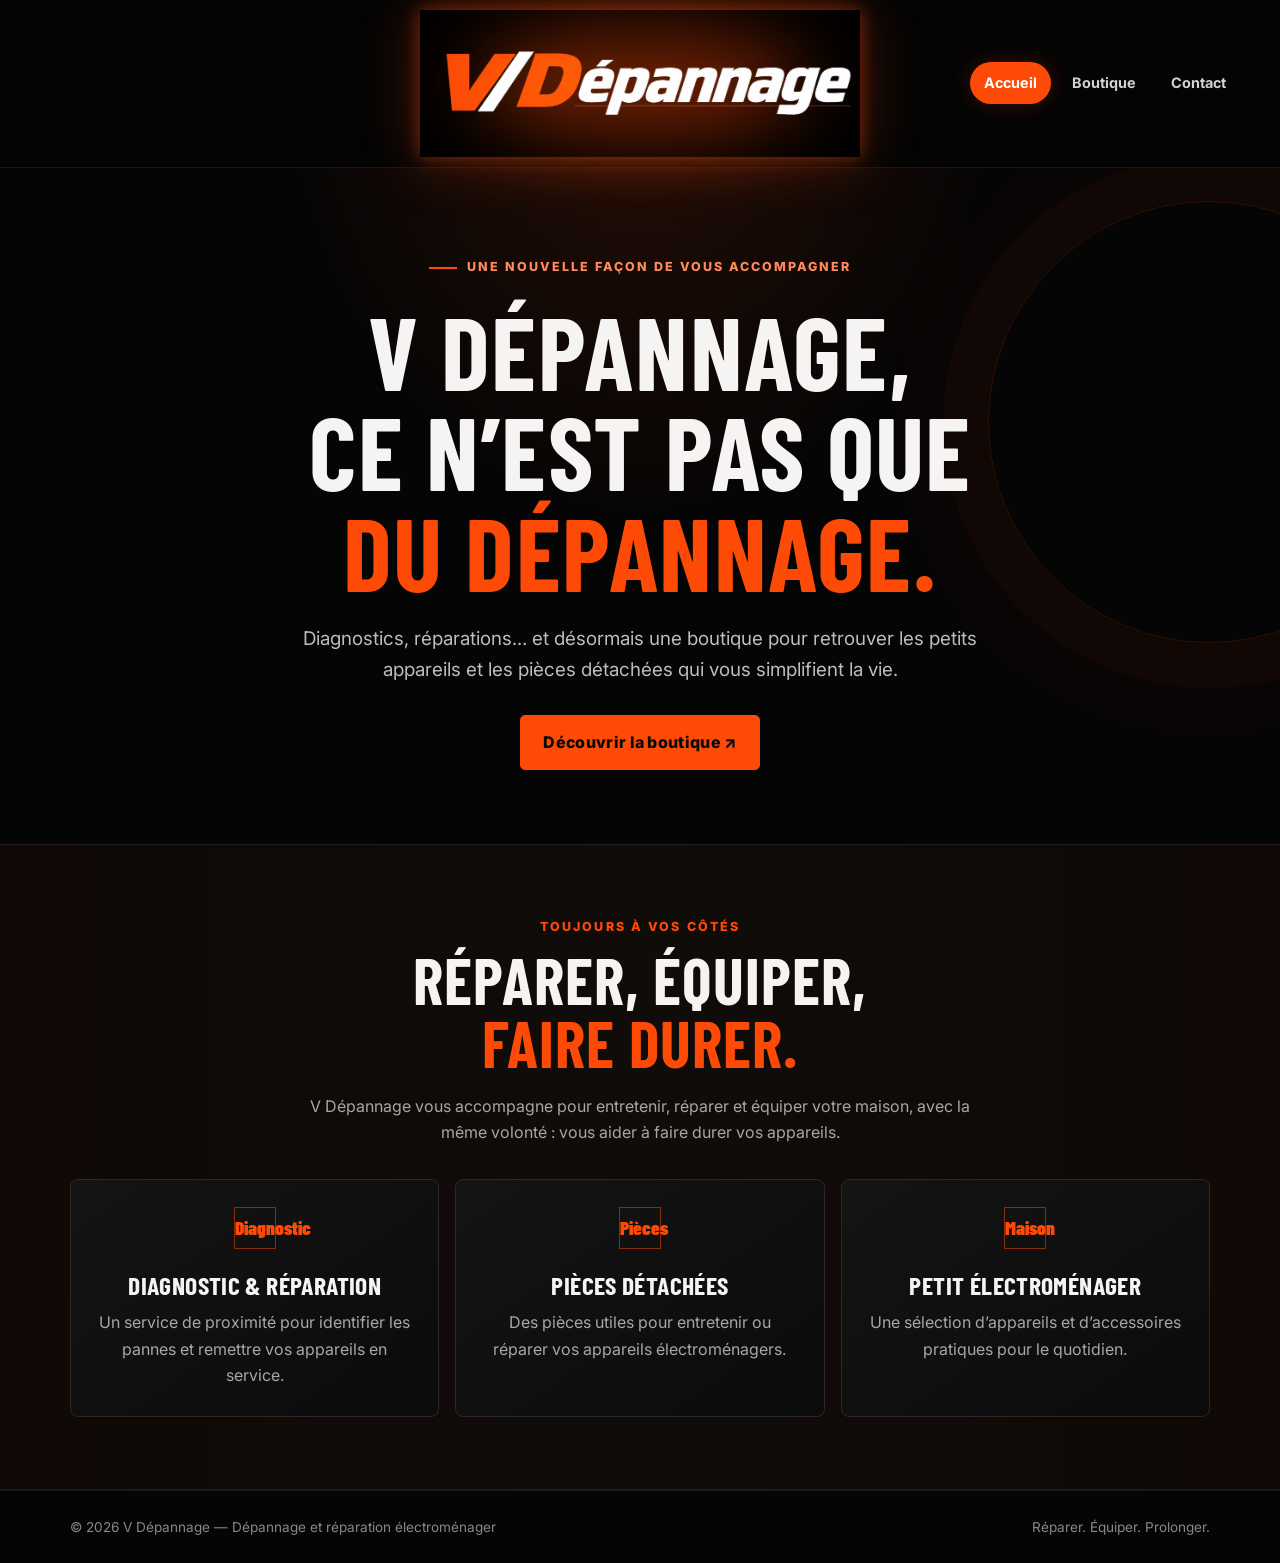
==== commit cfa2ddcf: "Add files via upload" ====
--- a/index.html
+++ b/index.html
@@ -1,6 +1,2 @@
-<!doctype html>
-<html lang="fr"><head><meta charset="utf-8"><meta name="viewport" content="width=device-width, initial-scale=1">
-<title>Accueil | V Dépannage</title><meta name="description" content="V Dépannage : diagnostics, réparations et boutique de petit électroménager et pièces détachées."><link rel="stylesheet" href="styles.css"></head>
-<body><header><div class="shell header-inner"><a class="brand" href="index.html" aria-label="V Dépannage, accueil"><img src="images/logo-v-depannage.jpg" alt="Logo V Dépannage"></a><nav aria-label="Navigation principale"><a class="active" href="index.html">Accueil</a><a class="" href="boutique.html">Boutique</a><a class="" href="contact.html">Contact</a></nav></div></header>
-<main><section class="hero"><div class="shell reveal"><div class="eyebrow">Une nouvelle façon de vous accompagner</div><h1>V Dépannage,<br>ce n’est pas que<br><span>du dépannage.</span></h1><p class="lead">Diagnostics, réparations… et désormais une boutique pour retrouver les petits appareils et les pièces détachées qui vous simplifient la vie.</p><div class="actions"><a class="btn primary" href="boutique.html">Découvrir la boutique ↗</a><a class="btn secondary" href="contact.html">Nous contacter</a></div></div></section>
-<section class="section band"><div class="shell"><div class="section-head"><div><div class="kicker">Toujours à vos côtés</div><h2>Réparer, équiper,<br><span class="accent">faire durer.</span></h2></div><p>V Dépannage vous accompagne pour entretenir, réparer et équiper votre maison, avec la même volonté : vous aider à faire durer vos appareils.</p></div><div class="cards"><article class="card reveal"><div class="card-mark">01</div><h3>Diagnostic & réparation</h3><p>Un service de proximité pour identifier les pannes et remettre vos appareils en service.</p></article><article class="card reveal delay"><div class="card-mark">02</div><h3>Pièces détachées</h3><p>Des pièces utiles pour entretenir ou réparer vos appareils électroménagers.</p></article><article class="card reveal delay2"><div class="card-mark">03</div><h3>Petit électroménager</h3><p>Une sélection d’appareils et d’accessoires pratiques pour le quotidien.</p></article></div><div class="actions"><a class="btn primary" href="boutique.html">Voir la boutique ↗</a></div></div></section></main><footer><div class="shell footer-inner"><span>© 2026 V Dépannage — Dépannage et réparation électroménager</span><span>Réparer. Équiper. Prolonger.</span></div></footer></body></html>+<!doctype html><html lang="fr"><head><meta charset="utf-8"><meta name="viewport" content="width=device-width, initial-scale=1"><title>Accueil | V Dépannage</title><meta name="description" content="V Dépannage : diagnostics, réparations et boutique de petit électroménager et pièces détachées."><link rel="stylesheet" href="styles.css"></head><body><header><div class="header-inner"><a class="brand" href="index.html" aria-label="V Dépannage, accueil"><img src="images/logo-vd.jpg" alt="Logo V Dépannage"></a><nav aria-label="Navigation principale"><a class="active" href="index.html">Accueil</a><a class="" href="boutique.html">Boutique</a><a class="" href="contact.html">Contact</a></nav></div></header><main><section class="hero"><div class="shell reveal"><div class="eyebrow">Une nouvelle façon de vous accompagner</div><h1>V Dépannage,<br>ce n’est pas que<br><span>du dépannage.</span></h1><p class="lead">Diagnostics, réparations… et désormais une boutique pour retrouver les petits appareils et les pièces détachées qui vous simplifient la vie.</p><div class="actions"><a class="btn primary" href="boutique.html">Découvrir la boutique ↗</a></div></div></section>
+<section class="section band"><div class="shell"><div class="section-head"><div class="kicker">Toujours à vos côtés</div><h2>Réparer, équiper,<br><span class="accent">faire durer.</span></h2><p>V Dépannage vous accompagne pour entretenir, réparer et équiper votre maison, avec la même volonté : vous aider à faire durer vos appareils.</p></div><div class="cards"><article class="card reveal"><div class="card-mark">Diagnostic</div><h3>Diagnostic & réparation</h3><p>Un service de proximité pour identifier les pannes et remettre vos appareils en service.</p></article><article class="card reveal delay"><div class="card-mark">Pièces</div><h3>Pièces détachées</h3><p>Des pièces utiles pour entretenir ou réparer vos appareils électroménagers.</p></article><article class="card reveal delay2"><div class="card-mark">Maison</div><h3>Petit électroménager</h3><p>Une sélection d’appareils et d’accessoires pratiques pour le quotidien.</p></article></div></div></section></main><footer><div class="shell footer-inner"><span>© 2026 V Dépannage — Dépannage et réparation électroménager</span><span>Réparer. Équiper. Prolonger.</span></div></footer></body></html>
--- a/styles.css
+++ b/styles.css
@@ -2,38 +2,43 @@
 :root{--orange:#fd4a07;--orange2:#ff6a20;--black:#050505;--panel:#101010;--line:#292929;--text:#f6f4f2;--muted:#aaa6a3}
 *{box-sizing:border-box}html{scroll-behavior:smooth}body{margin:0;background:var(--black);color:var(--text);font:16px/1.65 Inter,Arial,sans-serif}
 body:before{content:"";position:fixed;inset:0;pointer-events:none;z-index:-1;background:radial-gradient(ellipse at 50% 0%,#2b1007 0,transparent 42%)}
-a{color:inherit;text-decoration:none}.shell{width:min(1140px,calc(100% - 40px));margin:auto}
-header{position:sticky;top:0;z-index:20;background:rgba(5,5,5,.9);backdrop-filter:blur(14px);border-bottom:1px solid #ffffff12}
-.header-inner{display:flex;align-items:center;justify-content:space-between;gap:24px;padding:12px 0}
-.brand{display:block;width:190px;flex-shrink:0}.brand img{display:block;width:100%;height:66px;object-fit:contain;object-position:left center}
-nav{display:flex;align-items:center;gap:8px}nav a{padding:10px 16px;border-radius:999px;color:#d6d1ce;font-size:.94rem;font-weight:700;transition:color .2s,background .2s,transform .2s}
+a{color:inherit;text-decoration:none}
+header{position:sticky;top:0;z-index:20;background:rgba(5,5,5,.94);backdrop-filter:blur(14px);border-bottom:1px solid #ffffff12}
+.header-inner{width:min(1200px,calc(100% - 40px));margin:auto;display:flex;align-items:center;justify-content:center;gap:24px;padding:10px 0;position:relative}
+.brand{display:block;width:min(440px,46vw);flex-shrink:0;position:relative;isolation:isolate}
+.brand:before{content:"";position:absolute;z-index:-1;inset:12% 12%;background:#ff4b08;filter:blur(38px);opacity:.42;border-radius:50%;animation:glow 4s ease-in-out infinite alternate}
+.brand img{display:block;width:100%;height:auto;object-fit:contain;mix-blend-mode:screen;filter:drop-shadow(0 0 9px #ff4b0870) drop-shadow(0 0 28px #ff4b0840)}
+nav{position:absolute;right:0;display:flex;align-items:center;gap:7px}
+nav a{padding:9px 14px;border-radius:999px;color:#d6d1ce;font-size:.9rem;font-weight:700;transition:color .2s,background .2s,transform .2s}
 nav a:hover{color:#fff;background:#ffffff0c;transform:translateY(-2px)}nav a.active{color:#fff;background:var(--orange);box-shadow:0 0 22px #fd4a0733}
-.hero{padding:82px 0 74px;min-height:550px;display:grid;align-items:center;position:relative;overflow:hidden}
-.hero:after{content:"";position:absolute;width:440px;height:440px;border:1px solid #fd4a072b;border-radius:50%;right:-150px;top:5%;box-shadow:0 0 0 45px #fd4a0708,0 0 0 90px #fd4a0705;animation:orbit 18s linear infinite}
+.shell{width:min(1140px,calc(100% - 40px));margin:auto}
+.hero{padding:82px 0 74px;min-height:470px;display:grid;align-items:center;position:relative;overflow:hidden;text-align:center}
+.hero:after{content:"";position:absolute;width:440px;height:440px;border:1px solid #fd4a072b;border-radius:50%;right:-150px;top:5%;box-shadow:0 0 0 45px #fd4a0708,0 0 0 90px #fd4a0705;animation:orbit 18s linear infinite;pointer-events:none}
+.hero .shell{position:relative;z-index:1}
 .eyebrow{display:inline-flex;align-items:center;gap:10px;color:#ff8a5d;font-size:.78rem;font-weight:800;letter-spacing:.16em;text-transform:uppercase}
 .eyebrow:before{content:"";width:28px;height:2px;background:var(--orange)}
 h1,h2,h3{font-family:"Barlow Condensed",Impact,sans-serif;text-transform:uppercase;line-height:.98;letter-spacing:.015em}
-h1{font-size:clamp(3.4rem,8vw,6.8rem);max-width:820px;margin:22px 0}
+h1{font-size:clamp(3.4rem,8vw,6.8rem);max-width:900px;margin:22px auto}
 h1 span,.accent{color:var(--orange)}
-.lead{max-width:660px;color:#c1bcba;font-size:clamp(1rem,1.8vw,1.18rem)}
-.actions{display:flex;gap:13px;flex-wrap:wrap;margin-top:30px}
+.lead{max-width:690px;margin:0 auto;color:#c1bcba;font-size:clamp(1rem,1.8vw,1.18rem)}
+.actions{display:flex;gap:13px;justify-content:center;flex-wrap:wrap;margin-top:30px}
 .btn{display:inline-flex;align-items:center;justify-content:center;padding:13px 22px;border-radius:5px;font-weight:800;letter-spacing:.02em;border:1px solid var(--orange);transition:transform .2s,box-shadow .2s,background .2s}
 .btn.primary{background:var(--orange);color:#080808}.btn.secondary{background:transparent;color:#fff}.btn:hover{transform:translateY(-3px);box-shadow:0 8px 26px #fd4a0738}.btn.secondary:hover{background:#fd4a0717}
-.section{padding:72px 0}.section-head{display:flex;align-items:end;justify-content:space-between;gap:28px;margin-bottom:30px}
+.section{padding:72px 0}.section-head{text-align:center;max-width:790px;margin:0 auto 34px}
 .kicker{color:var(--orange);font-size:.78rem;font-weight:800;letter-spacing:.17em;text-transform:uppercase}
 h2{font-size:clamp(2.3rem,5vw,4rem);margin:12px 0 0}h3{font-size:1.6rem;margin:0 0 12px}
-.section-head p{max-width:470px;color:var(--muted);margin:0}
+.section-head p{max-width:660px;color:var(--muted);margin:18px auto 0}
 .cards{display:grid;grid-template-columns:repeat(3,1fr);gap:16px}
-.card{background:linear-gradient(145deg,#141414,#0b0b0b);border:1px solid var(--line);padding:27px;border-radius:8px;transition:transform .25s,border-color .25s}
+.card{background:linear-gradient(145deg,#141414,#0b0b0b);border:1px solid var(--line);padding:27px;border-radius:8px;text-align:center;transition:transform .25s,border-color .25s}
 .card:hover{transform:translateY(-5px);border-color:#fd4a0780}
-.card-mark{height:42px;width:42px;border:1px solid #fd4a0780;color:var(--orange);display:grid;place-items:center;font-family:"Barlow Condensed",sans-serif;font-weight:900;font-size:1.2rem;margin-bottom:23px}
+.card-mark{height:42px;width:42px;border:1px solid #fd4a0780;color:var(--orange);display:grid;place-items:center;font-family:"Barlow Condensed",sans-serif;font-weight:900;font-size:1.2rem;margin:0 auto 23px}
 .card p{margin:0;color:var(--muted)}
 .band{border-top:1px solid #ffffff12;border-bottom:1px solid #ffffff12;background:linear-gradient(90deg,#100905,#100c0a 50%,#100905)}
-.page-intro{padding:68px 0 36px}.page-intro h1{font-size:clamp(3rem,7vw,5.6rem);margin:18px 0}.page-intro p{max-width:680px;color:var(--muted);font-size:1.08rem}
-.product-card{min-height:235px;display:flex;flex-direction:column;align-items:flex-start}.product-card .card-mark{font-size:1rem}.pill{margin-top:auto;display:inline-block;color:#ff9a72;border:1px solid #fd4a0750;padding:5px 10px;font-size:.75rem;font-weight:800;text-transform:uppercase;letter-spacing:.08em}
+.page-intro{padding:68px 0 36px;text-align:center}.page-intro h1{font-size:clamp(3rem,7vw,5.6rem);margin:18px auto}.page-intro p{max-width:700px;margin:0 auto;color:var(--muted);font-size:1.08rem}
+.product-card{min-height:235px;display:flex;flex-direction:column;align-items:center}.product-card p{max-width:320px}.pill{margin-top:auto;display:inline-block;color:#ff9a72;border:1px solid #fd4a0750;padding:5px 10px;font-size:.75rem;font-weight:800;text-transform:uppercase;letter-spacing:.08em}
 .notice{border-left:3px solid var(--orange);background:#12100f;padding:16px 20px;color:#c7c0bc;margin-top:24px}
 .contact-grid{display:grid;grid-template-columns:.8fr 1.2fr;gap:30px;align-items:start}
-.contact-panel{background:#120c09;border:1px solid #4a2113;padding:26px;border-radius:8px}.contact-panel p{color:var(--muted)}
+.contact-panel{background:#120c09;border:1px solid #4a2113;padding:26px;border-radius:8px;text-align:center}.contact-panel p{color:var(--muted)}
 form{background:#101010;border:1px solid var(--line);padding:28px;border-radius:8px}
 label{display:block;font-size:.86rem;font-weight:700;margin:15px 0 7px}
 input,textarea,select{width:100%;background:#080808;color:#f5f2ef;border:1px solid #36302c;border-radius:4px;padding:13px;font:inherit}
@@ -41,6 +46,7 @@
 footer{border-top:1px solid #ffffff14;padding:25px 0;color:#888;font-size:.85rem}.footer-inner{display:flex;justify-content:space-between;gap:16px;flex-wrap:wrap}
 .reveal{animation:rise .75s both}.delay{animation-delay:.14s}.delay2{animation-delay:.28s}
 @keyframes rise{from{opacity:0;transform:translateY(18px)}to{opacity:1;transform:translateY(0)}}
-@keyframes orbit{to{transform:rotate(360deg)}}
-@media(max-width:760px){.shell{width:min(100% - 30px,1140px)}.header-inner{flex-wrap:wrap;gap:5px}.brand{width:150px}.brand img{height:52px}nav{width:100%;justify-content:space-between;gap:3px}nav a{padding:9px 13px;font-size:.9rem}.hero{padding:58px 0;min-height:0}.hero:after{right:-270px;top:25%}.section{padding:52px 0}.section-head{display:block}.section-head p{margin-top:16px}.cards,.contact-grid{grid-template-columns:1fr}.page-intro{padding:48px 0 24px}form{padding:20px}}
+@keyframes orbit{to{transform:rotate(360deg)}}@keyframes glow{from{opacity:.28;transform:scale(.94)}to{opacity:.55;transform:scale(1.08)}}
+@media(max-width:900px){.header-inner{flex-wrap:wrap;gap:6px}.brand{width:min(400px,72vw)}nav{position:static;width:100%;justify-content:center}.hero{padding:58px 0;min-height:0}}
+@media(max-width:760px){.shell{width:min(100% - 30px,1140px)}nav{gap:3px}nav a{padding:9px 13px;font-size:.9rem}.hero:after{right:-270px;top:25%}.section{padding:52px 0}.cards,.contact-grid{grid-template-columns:1fr}.page-intro{padding:48px 0 24px}form{padding:20px}}
 @media(prefers-reduced-motion:reduce){*,*:before,*:after{animation-duration:.01ms!important;animation-iteration-count:1!important;scroll-behavior:auto!important;transition:none!important}}
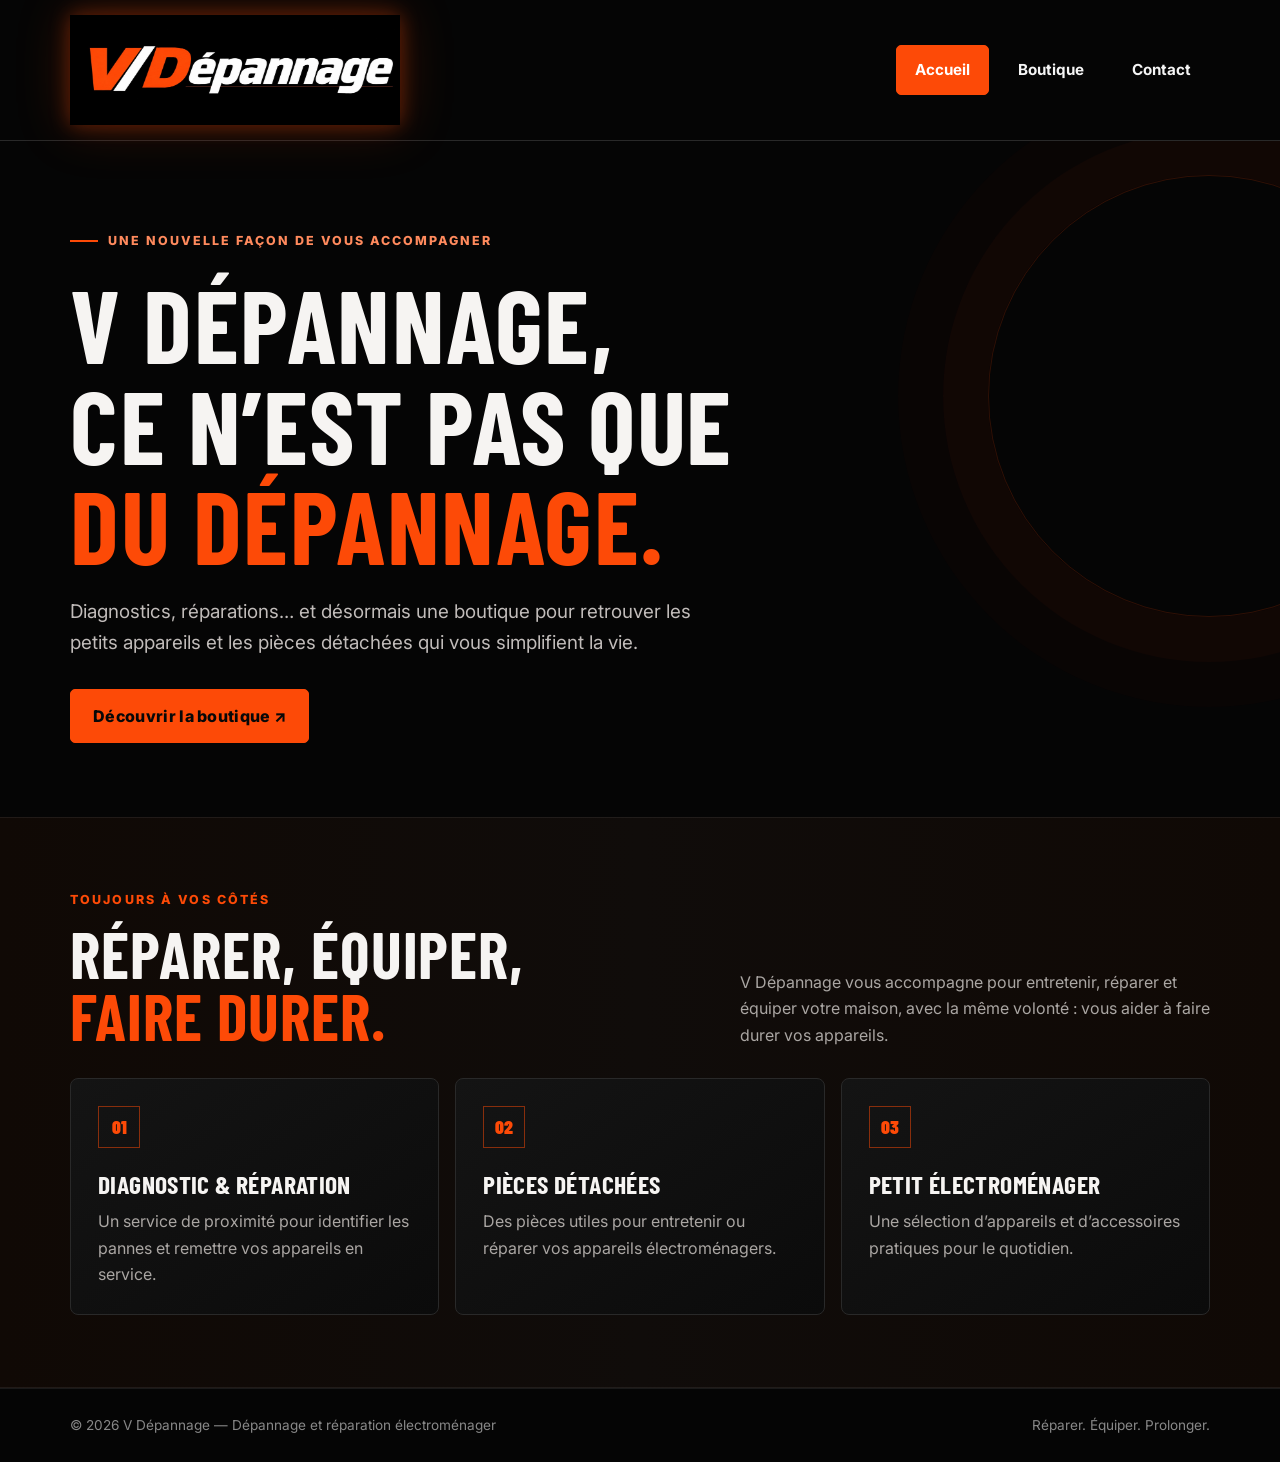
==== commit a05354e6: "Update index.html" ====
--- a/index.html
+++ b/index.html
@@ -1,2 +1,137 @@
-<!doctype html><html lang="fr"><head><meta charset="utf-8"><meta name="viewport" content="width=device-width, initial-scale=1"><title>Accueil | V Dépannage</title><meta name="description" content="V Dépannage : diagnostics, réparations et boutique de petit électroménager et pièces détachées."><link rel="stylesheet" href="styles.css"></head><body><header><div class="header-inner"><a class="brand" href="index.html" aria-label="V Dépannage, accueil"><img src="images/logo-vd.jpg" alt="Logo V Dépannage"></a><nav aria-label="Navigation principale"><a class="active" href="index.html">Accueil</a><a class="" href="boutique.html">Boutique</a><a class="" href="contact.html">Contact</a></nav></div></header><main><section class="hero"><div class="shell reveal"><div class="eyebrow">Une nouvelle façon de vous accompagner</div><h1>V Dépannage,<br>ce n’est pas que<br><span>du dépannage.</span></h1><p class="lead">Diagnostics, réparations… et désormais une boutique pour retrouver les petits appareils et les pièces détachées qui vous simplifient la vie.</p><div class="actions"><a class="btn primary" href="boutique.html">Découvrir la boutique ↗</a></div></div></section>
-<section class="section band"><div class="shell"><div class="section-head"><div class="kicker">Toujours à vos côtés</div><h2>Réparer, équiper,<br><span class="accent">faire durer.</span></h2><p>V Dépannage vous accompagne pour entretenir, réparer et équiper votre maison, avec la même volonté : vous aider à faire durer vos appareils.</p></div><div class="cards"><article class="card reveal"><div class="card-mark">Diagnostic</div><h3>Diagnostic & réparation</h3><p>Un service de proximité pour identifier les pannes et remettre vos appareils en service.</p></article><article class="card reveal delay"><div class="card-mark">Pièces</div><h3>Pièces détachées</h3><p>Des pièces utiles pour entretenir ou réparer vos appareils électroménagers.</p></article><article class="card reveal delay2"><div class="card-mark">Maison</div><h3>Petit électroménager</h3><p>Une sélection d’appareils et d’accessoires pratiques pour le quotidien.</p></article></div></div></section></main><footer><div class="shell footer-inner"><span>© 2026 V Dépannage — Dépannage et réparation électroménager</span><span>Réparer. Équiper. Prolonger.</span></div></footer></body></html>+<!DOCTYPE html>
+<html lang="fr">
+<head>
+  <meta charset="UTF-8">
+  <meta name="viewport" content="width=device-width, initial-scale=1">
+
+  <title>Accueil | V Dépannage</title>
+
+  <meta name="description" content="V Dépannage : diagnostics, réparations et boutique de petit électroménager et pièces détachées.">
+
+  <link rel="stylesheet" href="styles.css">
+</head>
+
+<body>
+
+<header>
+  <div class="shell header-inner">
+
+    <a class="brand" href="index.html" aria-label="V Dépannage, accueil">
+      <img src="images/logo-vd.jpg" alt="V Dépannage">
+    </a>
+
+    <nav aria-label="Navigation principale">
+      <a class="active" href="index.html">Accueil</a>
+      <a href="boutique.html">Boutique</a>
+      <a href="contact.html">Contact</a>
+    </nav>
+
+  </div>
+</header>
+
+<main>
+
+  <section class="hero">
+    <div class="shell reveal">
+
+      <div class="eyebrow">
+        Une nouvelle façon de vous accompagner
+      </div>
+
+      <h1>
+        V Dépannage,<br>
+        ce n’est pas que<br>
+        <span>du dépannage.</span>
+      </h1>
+
+      <p class="lead">
+        Diagnostics, réparations… et désormais une boutique
+        pour retrouver les petits appareils et les pièces
+        détachées qui vous simplifient la vie.
+      </p>
+
+      <div class="actions">
+        <a class="btn primary" href="boutique.html">
+          Découvrir la boutique ↗
+        </a>
+      </div>
+
+    </div>
+  </section>
+
+  <section class="section band">
+    <div class="shell">
+
+      <div class="section-head">
+        <div>
+          <div class="kicker">Toujours à vos côtés</div>
+
+          <h2>
+            Réparer, équiper,<br>
+            <span class="accent">faire durer.</span>
+          </h2>
+        </div>
+
+        <p>
+          V Dépannage vous accompagne pour entretenir,
+          réparer et équiper votre maison, avec la même
+          volonté : vous aider à faire durer vos appareils.
+        </p>
+      </div>
+
+      <div class="cards">
+
+        <article class="card reveal">
+          <div class="card-mark">01</div>
+
+          <h3>Diagnostic & réparation</h3>
+
+          <p>
+            Un service de proximité pour identifier les pannes
+            et remettre vos appareils en service.
+          </p>
+        </article>
+
+        <article class="card reveal delay">
+          <div class="card-mark">02</div>
+
+          <h3>Pièces détachées</h3>
+
+          <p>
+            Des pièces utiles pour entretenir ou réparer
+            vos appareils électroménagers.
+          </p>
+        </article>
+
+        <article class="card reveal delay2">
+          <div class="card-mark">03</div>
+
+          <h3>Petit électroménager</h3>
+
+          <p>
+            Une sélection d’appareils et d’accessoires
+            pratiques pour le quotidien.
+          </p>
+        </article>
+
+      </div>
+
+    </div>
+  </section>
+
+</main>
+
+<footer>
+  <div class="shell footer-inner">
+    <span>
+      © 2026 V Dépannage — Dépannage et réparation électroménager
+    </span>
+
+    <span>
+      Réparer. Équiper. Prolonger.
+    </span>
+  </div>
+</footer>
+
+</body>
+</html>
--- a/styles.css
+++ b/styles.css
@@ -1,52 +1,541 @@
 @import url('https://fonts.googleapis.com/css2?family=Barlow+Condensed:wght@600;700;800;900&family=Inter:wght@400;500;600;700;800&display=swap');
-:root{--orange:#fd4a07;--orange2:#ff6a20;--black:#050505;--panel:#101010;--line:#292929;--text:#f6f4f2;--muted:#aaa6a3}
-*{box-sizing:border-box}html{scroll-behavior:smooth}body{margin:0;background:var(--black);color:var(--text);font:16px/1.65 Inter,Arial,sans-serif}
-body:before{content:"";position:fixed;inset:0;pointer-events:none;z-index:-1;background:radial-gradient(ellipse at 50% 0%,#2b1007 0,transparent 42%)}
-a{color:inherit;text-decoration:none}
-header{position:sticky;top:0;z-index:20;background:rgba(5,5,5,.94);backdrop-filter:blur(14px);border-bottom:1px solid #ffffff12}
-.header-inner{width:min(1200px,calc(100% - 40px));margin:auto;display:flex;align-items:center;justify-content:center;gap:24px;padding:10px 0;position:relative}
-.brand{display:block;width:min(440px,46vw);flex-shrink:0;position:relative;isolation:isolate}
-.brand:before{content:"";position:absolute;z-index:-1;inset:12% 12%;background:#ff4b08;filter:blur(38px);opacity:.42;border-radius:50%;animation:glow 4s ease-in-out infinite alternate}
-.brand img{display:block;width:100%;height:auto;object-fit:contain;mix-blend-mode:screen;filter:drop-shadow(0 0 9px #ff4b0870) drop-shadow(0 0 28px #ff4b0840)}
-nav{position:absolute;right:0;display:flex;align-items:center;gap:7px}
-nav a{padding:9px 14px;border-radius:999px;color:#d6d1ce;font-size:.9rem;font-weight:700;transition:color .2s,background .2s,transform .2s}
-nav a:hover{color:#fff;background:#ffffff0c;transform:translateY(-2px)}nav a.active{color:#fff;background:var(--orange);box-shadow:0 0 22px #fd4a0733}
-.shell{width:min(1140px,calc(100% - 40px));margin:auto}
-.hero{padding:82px 0 74px;min-height:470px;display:grid;align-items:center;position:relative;overflow:hidden;text-align:center}
-.hero:after{content:"";position:absolute;width:440px;height:440px;border:1px solid #fd4a072b;border-radius:50%;right:-150px;top:5%;box-shadow:0 0 0 45px #fd4a0708,0 0 0 90px #fd4a0705;animation:orbit 18s linear infinite;pointer-events:none}
-.hero .shell{position:relative;z-index:1}
-.eyebrow{display:inline-flex;align-items:center;gap:10px;color:#ff8a5d;font-size:.78rem;font-weight:800;letter-spacing:.16em;text-transform:uppercase}
-.eyebrow:before{content:"";width:28px;height:2px;background:var(--orange)}
-h1,h2,h3{font-family:"Barlow Condensed",Impact,sans-serif;text-transform:uppercase;line-height:.98;letter-spacing:.015em}
-h1{font-size:clamp(3.4rem,8vw,6.8rem);max-width:900px;margin:22px auto}
-h1 span,.accent{color:var(--orange)}
-.lead{max-width:690px;margin:0 auto;color:#c1bcba;font-size:clamp(1rem,1.8vw,1.18rem)}
-.actions{display:flex;gap:13px;justify-content:center;flex-wrap:wrap;margin-top:30px}
-.btn{display:inline-flex;align-items:center;justify-content:center;padding:13px 22px;border-radius:5px;font-weight:800;letter-spacing:.02em;border:1px solid var(--orange);transition:transform .2s,box-shadow .2s,background .2s}
-.btn.primary{background:var(--orange);color:#080808}.btn.secondary{background:transparent;color:#fff}.btn:hover{transform:translateY(-3px);box-shadow:0 8px 26px #fd4a0738}.btn.secondary:hover{background:#fd4a0717}
-.section{padding:72px 0}.section-head{text-align:center;max-width:790px;margin:0 auto 34px}
-.kicker{color:var(--orange);font-size:.78rem;font-weight:800;letter-spacing:.17em;text-transform:uppercase}
-h2{font-size:clamp(2.3rem,5vw,4rem);margin:12px 0 0}h3{font-size:1.6rem;margin:0 0 12px}
-.section-head p{max-width:660px;color:var(--muted);margin:18px auto 0}
-.cards{display:grid;grid-template-columns:repeat(3,1fr);gap:16px}
-.card{background:linear-gradient(145deg,#141414,#0b0b0b);border:1px solid var(--line);padding:27px;border-radius:8px;text-align:center;transition:transform .25s,border-color .25s}
-.card:hover{transform:translateY(-5px);border-color:#fd4a0780}
-.card-mark{height:42px;width:42px;border:1px solid #fd4a0780;color:var(--orange);display:grid;place-items:center;font-family:"Barlow Condensed",sans-serif;font-weight:900;font-size:1.2rem;margin:0 auto 23px}
-.card p{margin:0;color:var(--muted)}
-.band{border-top:1px solid #ffffff12;border-bottom:1px solid #ffffff12;background:linear-gradient(90deg,#100905,#100c0a 50%,#100905)}
-.page-intro{padding:68px 0 36px;text-align:center}.page-intro h1{font-size:clamp(3rem,7vw,5.6rem);margin:18px auto}.page-intro p{max-width:700px;margin:0 auto;color:var(--muted);font-size:1.08rem}
-.product-card{min-height:235px;display:flex;flex-direction:column;align-items:center}.product-card p{max-width:320px}.pill{margin-top:auto;display:inline-block;color:#ff9a72;border:1px solid #fd4a0750;padding:5px 10px;font-size:.75rem;font-weight:800;text-transform:uppercase;letter-spacing:.08em}
-.notice{border-left:3px solid var(--orange);background:#12100f;padding:16px 20px;color:#c7c0bc;margin-top:24px}
-.contact-grid{display:grid;grid-template-columns:.8fr 1.2fr;gap:30px;align-items:start}
-.contact-panel{background:#120c09;border:1px solid #4a2113;padding:26px;border-radius:8px;text-align:center}.contact-panel p{color:var(--muted)}
-form{background:#101010;border:1px solid var(--line);padding:28px;border-radius:8px}
-label{display:block;font-size:.86rem;font-weight:700;margin:15px 0 7px}
-input,textarea,select{width:100%;background:#080808;color:#f5f2ef;border:1px solid #36302c;border-radius:4px;padding:13px;font:inherit}
-input:focus,textarea:focus,select:focus{outline:1px solid var(--orange);border-color:var(--orange)}textarea{min-height:145px;resize:vertical}
-footer{border-top:1px solid #ffffff14;padding:25px 0;color:#888;font-size:.85rem}.footer-inner{display:flex;justify-content:space-between;gap:16px;flex-wrap:wrap}
-.reveal{animation:rise .75s both}.delay{animation-delay:.14s}.delay2{animation-delay:.28s}
-@keyframes rise{from{opacity:0;transform:translateY(18px)}to{opacity:1;transform:translateY(0)}}
-@keyframes orbit{to{transform:rotate(360deg)}}@keyframes glow{from{opacity:.28;transform:scale(.94)}to{opacity:.55;transform:scale(1.08)}}
-@media(max-width:900px){.header-inner{flex-wrap:wrap;gap:6px}.brand{width:min(400px,72vw)}nav{position:static;width:100%;justify-content:center}.hero{padding:58px 0;min-height:0}}
-@media(max-width:760px){.shell{width:min(100% - 30px,1140px)}nav{gap:3px}nav a{padding:9px 13px;font-size:.9rem}.hero:after{right:-270px;top:25%}.section{padding:52px 0}.cards,.contact-grid{grid-template-columns:1fr}.page-intro{padding:48px 0 24px}form{padding:20px}}
-@media(prefers-reduced-motion:reduce){*,*:before,*:after{animation-duration:.01ms!important;animation-iteration-count:1!important;scroll-behavior:auto!important;transition:none!important}}
+
+:root {
+  --orange: #fd4a07;
+  --orange2: #ff6a20;
+  --black: #050505;
+  --panel: #101010;
+  --line: #292929;
+  --text: #f6f4f2;
+  --muted: #aaa6a3;
+}
+
+* {
+  box-sizing: border-box;
+}
+
+html {
+  scroll-behavior: smooth;
+}
+
+body {
+  margin: 0;
+  background: var(--black);
+  color: var(--text);
+  font: 16px/1.65 Inter, Arial, sans-serif;
+}
+
+a {
+  color: inherit;
+  text-decoration: none;
+}
+
+.shell {
+  width: min(1140px, calc(100% - 40px));
+  margin: auto;
+}
+
+/* BARRE DU HAUT : ELLE NE SUIT PLUS LE DÉFILEMENT */
+
+header {
+  position: static;
+  width: 100%;
+  z-index: 20;
+  background: #050505;
+  border-bottom: 1px solid #292929;
+}
+
+.header-inner {
+  display: flex;
+  align-items: center;
+  justify-content: space-between;
+  gap: 24px;
+  padding: 15px 0;
+}
+
+/* LOGO HORIZONTAL */
+
+.brand {
+  display: block;
+  width: 340px;
+  max-width: 55%;
+  flex-shrink: 0;
+}
+
+.brand img {
+  display: block;
+  width: 100%;
+  height: auto;
+  max-height: 110px;
+  object-fit: contain;
+  object-position: left center;
+
+  filter:
+    drop-shadow(0 0 10px rgba(253, 74, 7, 0.35))
+    drop-shadow(0 0 25px rgba(253, 74, 7, 0.20));
+}
+
+/* NAVIGATION */
+
+nav {
+  display: flex;
+  align-items: center;
+  justify-content: flex-end;
+  gap: 10px;
+}
+
+nav a {
+  padding: 11px 18px;
+  color: #f5f5f5;
+  background: transparent;
+  border: 1px solid transparent;
+  border-radius: 5px;
+  font-size: 0.95rem;
+  font-weight: 700;
+
+  transition:
+    color 0.2s ease,
+    background 0.2s ease,
+    border-color 0.2s ease;
+}
+
+nav a:hover {
+  color: var(--orange);
+  background: #fd4a0710;
+  border-color: #fd4a0750;
+}
+
+nav a.active {
+  color: #ffffff;
+  background: var(--orange);
+  border-color: var(--orange);
+}
+
+/* ACCUEIL */
+
+.hero {
+  padding: 82px 0 74px;
+  min-height: 550px;
+  display: grid;
+  align-items: center;
+  position: relative;
+  overflow: hidden;
+}
+
+.hero:after {
+  content: "";
+  position: absolute;
+  width: 440px;
+  height: 440px;
+  border: 1px solid #fd4a072b;
+  border-radius: 50%;
+  right: -150px;
+  top: 5%;
+  box-shadow:
+    0 0 0 45px #fd4a0708,
+    0 0 0 90px #fd4a0705;
+  animation: orbit 18s linear infinite;
+  pointer-events: none;
+}
+
+.eyebrow {
+  display: inline-flex;
+  align-items: center;
+  gap: 10px;
+  color: #ff8a5d;
+  font-size: 0.78rem;
+  font-weight: 800;
+  letter-spacing: 0.16em;
+  text-transform: uppercase;
+}
+
+.eyebrow:before {
+  content: "";
+  width: 28px;
+  height: 2px;
+  background: var(--orange);
+}
+
+h1,
+h2,
+h3 {
+  font-family: "Barlow Condensed", Impact, sans-serif;
+  text-transform: uppercase;
+  line-height: 0.98;
+  letter-spacing: 0.015em;
+}
+
+h1 {
+  font-size: clamp(3.4rem, 8vw, 6.8rem);
+  max-width: 820px;
+  margin: 22px 0;
+}
+
+h1 span,
+.accent {
+  color: var(--orange);
+}
+
+.lead {
+  max-width: 660px;
+  color: #c1bcba;
+  font-size: clamp(1rem, 1.8vw, 1.18rem);
+}
+
+.actions {
+  display: flex;
+  gap: 13px;
+  flex-wrap: wrap;
+  margin-top: 30px;
+}
+
+.btn {
+  display: inline-flex;
+  align-items: center;
+  justify-content: center;
+  padding: 13px 22px;
+  border-radius: 5px;
+  font-weight: 800;
+  letter-spacing: 0.02em;
+  border: 1px solid var(--orange);
+  transition:
+    transform 0.2s,
+    box-shadow 0.2s,
+    background 0.2s;
+}
+
+.btn.primary {
+  background: var(--orange);
+  color: #080808;
+}
+
+.btn.secondary {
+  background: transparent;
+  color: #fff;
+}
+
+.btn:hover {
+  transform: translateY(-3px);
+  box-shadow: 0 8px 26px #fd4a0738;
+}
+
+.btn.secondary:hover {
+  background: #fd4a0717;
+}
+
+/* SECTIONS */
+
+.section {
+  padding: 72px 0;
+}
+
+.section-head {
+  display: flex;
+  align-items: end;
+  justify-content: space-between;
+  gap: 28px;
+  margin-bottom: 30px;
+}
+
+.kicker {
+  color: var(--orange);
+  font-size: 0.78rem;
+  font-weight: 800;
+  letter-spacing: 0.17em;
+  text-transform: uppercase;
+}
+
+h2 {
+  font-size: clamp(2.3rem, 5vw, 4rem);
+  margin: 12px 0 0;
+}
+
+h3 {
+  font-size: 1.6rem;
+  margin: 0 0 12px;
+}
+
+.section-head p {
+  max-width: 470px;
+  color: var(--muted);
+  margin: 0;
+}
+
+.cards {
+  display: grid;
+  grid-template-columns: repeat(3, 1fr);
+  gap: 16px;
+}
+
+.card {
+  background: linear-gradient(145deg, #141414, #0b0b0b);
+  border: 1px solid var(--line);
+  padding: 27px;
+  border-radius: 8px;
+  transition: transform 0.25s, border-color 0.25s;
+}
+
+.card:hover {
+  transform: translateY(-5px);
+  border-color: #fd4a0780;
+}
+
+.card-mark {
+  height: 42px;
+  width: 42px;
+  border: 1px solid #fd4a0780;
+  color: var(--orange);
+  display: grid;
+  place-items: center;
+  font-family: "Barlow Condensed", sans-serif;
+  font-weight: 900;
+  font-size: 1.2rem;
+  margin-bottom: 23px;
+}
+
+.card p {
+  margin: 0;
+  color: var(--muted);
+}
+
+.band {
+  border-top: 1px solid #ffffff12;
+  border-bottom: 1px solid #ffffff12;
+  background: linear-gradient(90deg, #100905, #100c0a 50%, #100905);
+}
+
+/* BOUTIQUE */
+
+.page-intro {
+  padding: 68px 0 36px;
+}
+
+.page-intro h1 {
+  font-size: clamp(3rem, 7vw, 5.6rem);
+  margin: 18px 0;
+}
+
+.page-intro p {
+  max-width: 680px;
+  color: var(--muted);
+  font-size: 1.08rem;
+}
+
+.product-card {
+  min-height: 235px;
+  display: flex;
+  flex-direction: column;
+  align-items: flex-start;
+}
+
+.product-card .card-mark {
+  font-size: 1rem;
+}
+
+.pill {
+  margin-top: auto;
+  display: inline-block;
+  color: #ff9a72;
+  border: 1px solid #fd4a0750;
+  padding: 5px 10px;
+  font-size: 0.75rem;
+  font-weight: 800;
+  text-transform: uppercase;
+  letter-spacing: 0.08em;
+}
+
+.notice {
+  border-left: 3px solid var(--orange);
+  background: #12100f;
+  padding: 16px 20px;
+  color: #c7c0bc;
+  margin-top: 24px;
+}
+
+/* CONTACT */
+
+.contact-grid {
+  display: grid;
+  grid-template-columns: 0.8fr 1.2fr;
+  gap: 30px;
+  align-items: start;
+}
+
+.contact-panel {
+  background: #120c09;
+  border: 1px solid #4a2113;
+  padding: 26px;
+  border-radius: 8px;
+}
+
+.contact-panel p {
+  color: var(--muted);
+}
+
+form {
+  background: #101010;
+  border: 1px solid var(--line);
+  padding: 28px;
+  border-radius: 8px;
+}
+
+label {
+  display: block;
+  font-size: 0.86rem;
+  font-weight: 700;
+  margin: 15px 0 7px;
+}
+
+input,
+textarea,
+select {
+  width: 100%;
+  background: #080808;
+  color: #f5f2ef;
+  border: 1px solid #36302c;
+  border-radius: 4px;
+  padding: 13px;
+  font: inherit;
+}
+
+input:focus,
+textarea:focus,
+select:focus {
+  outline: 1px solid var(--orange);
+  border-color: var(--orange);
+}
+
+textarea {
+  min-height: 145px;
+  resize: vertical;
+}
+
+/* BAS DE PAGE */
+
+footer {
+  border-top: 1px solid #ffffff14;
+  padding: 25px 0;
+  color: #888;
+  font-size: 0.85rem;
+}
+
+.footer-inner {
+  display: flex;
+  justify-content: space-between;
+  gap: 16px;
+  flex-wrap: wrap;
+}
+
+/* ANIMATIONS */
+
+.reveal {
+  animation: rise 0.75s both;
+}
+
+.delay {
+  animation-delay: 0.14s;
+}
+
+.delay2 {
+  animation-delay: 0.28s;
+}
+
+@keyframes rise {
+  from {
+    opacity: 0;
+    transform: translateY(18px);
+  }
+
+  to {
+    opacity: 1;
+    transform: translateY(0);
+  }
+}
+
+@keyframes orbit {
+  to {
+    transform: rotate(360deg);
+  }
+}
+
+/* VERSION MOBILE */
+
+@media (max-width: 760px) {
+  .shell {
+    width: min(100% - 30px, 1140px);
+  }
+
+  .header-inner {
+    width: calc(100% - 30px);
+    padding: 12px 0;
+    flex-direction: column;
+    gap: 12px;
+  }
+
+  .brand {
+    width: 280px;
+    max-width: 100%;
+  }
+
+  .brand img {
+    max-height: 85px;
+    object-position: center;
+  }
+
+  nav {
+    width: 100%;
+    justify-content: center;
+    gap: 5px;
+  }
+
+  nav a {
+    padding: 9px 13px;
+    font-size: 0.88rem;
+  }
+
+  .hero {
+    padding: 58px 0;
+    min-height: 0;
+  }
+
+  .hero:after {
+    right: -270px;
+    top: 25%;
+  }
+
+  .section {
+    padding: 52px 0;
+  }
+
+  .section-head {
+    display: block;
+  }
+
+  .section-head p {
+    margin-top: 16px;
+  }
+
+  .cards,
+  .contact-grid {
+    grid-template-columns: 1fr;
+  }
+
+  .page-intro {
+    padding: 48px 0 24px;
+  }
+
+  form {
+    padding: 20px;
+  }
+}
+
+@media (prefers-reduced-motion: reduce) {
+  *,
+  *:before,
+  *:after {
+    animation-duration: 0.01ms !important;
+    animation-iteration-count: 1 !important;
+    scroll-behavior: auto !important;
+    transition: none !important;
+  }
+}
